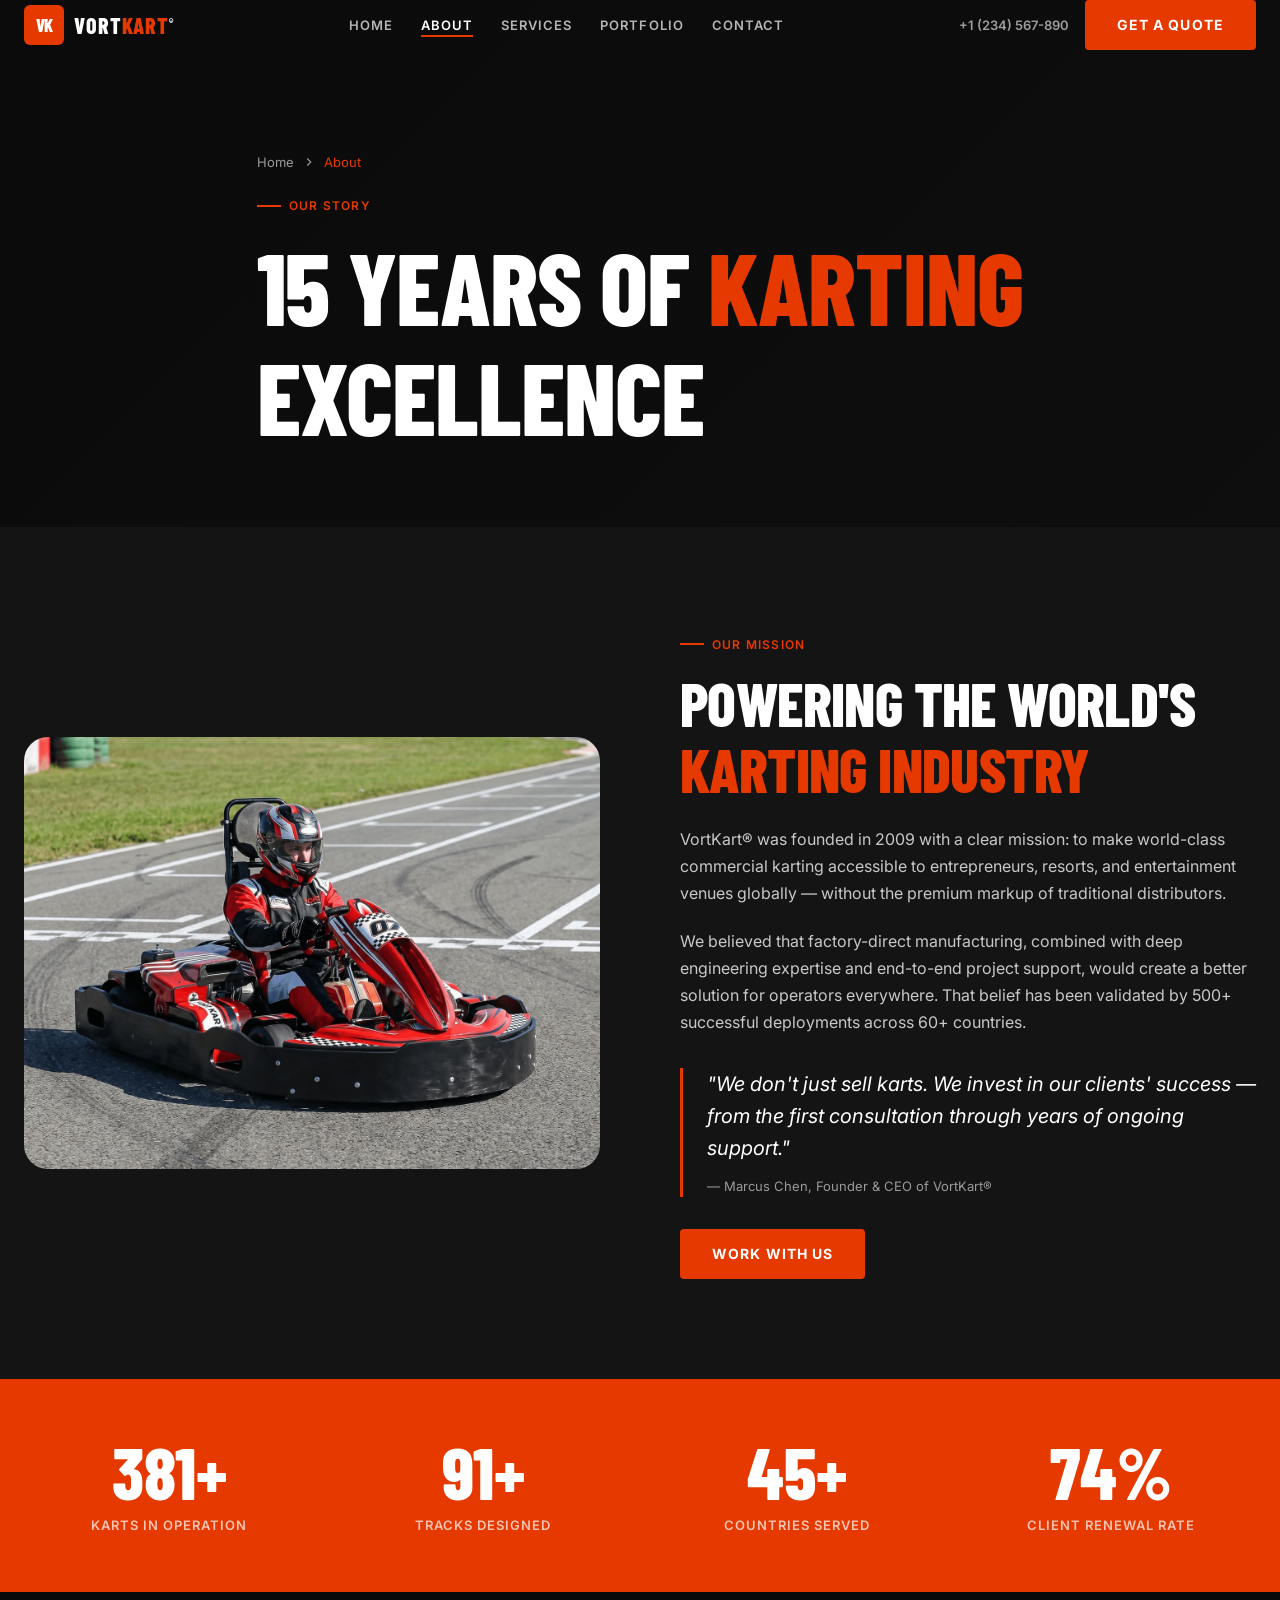
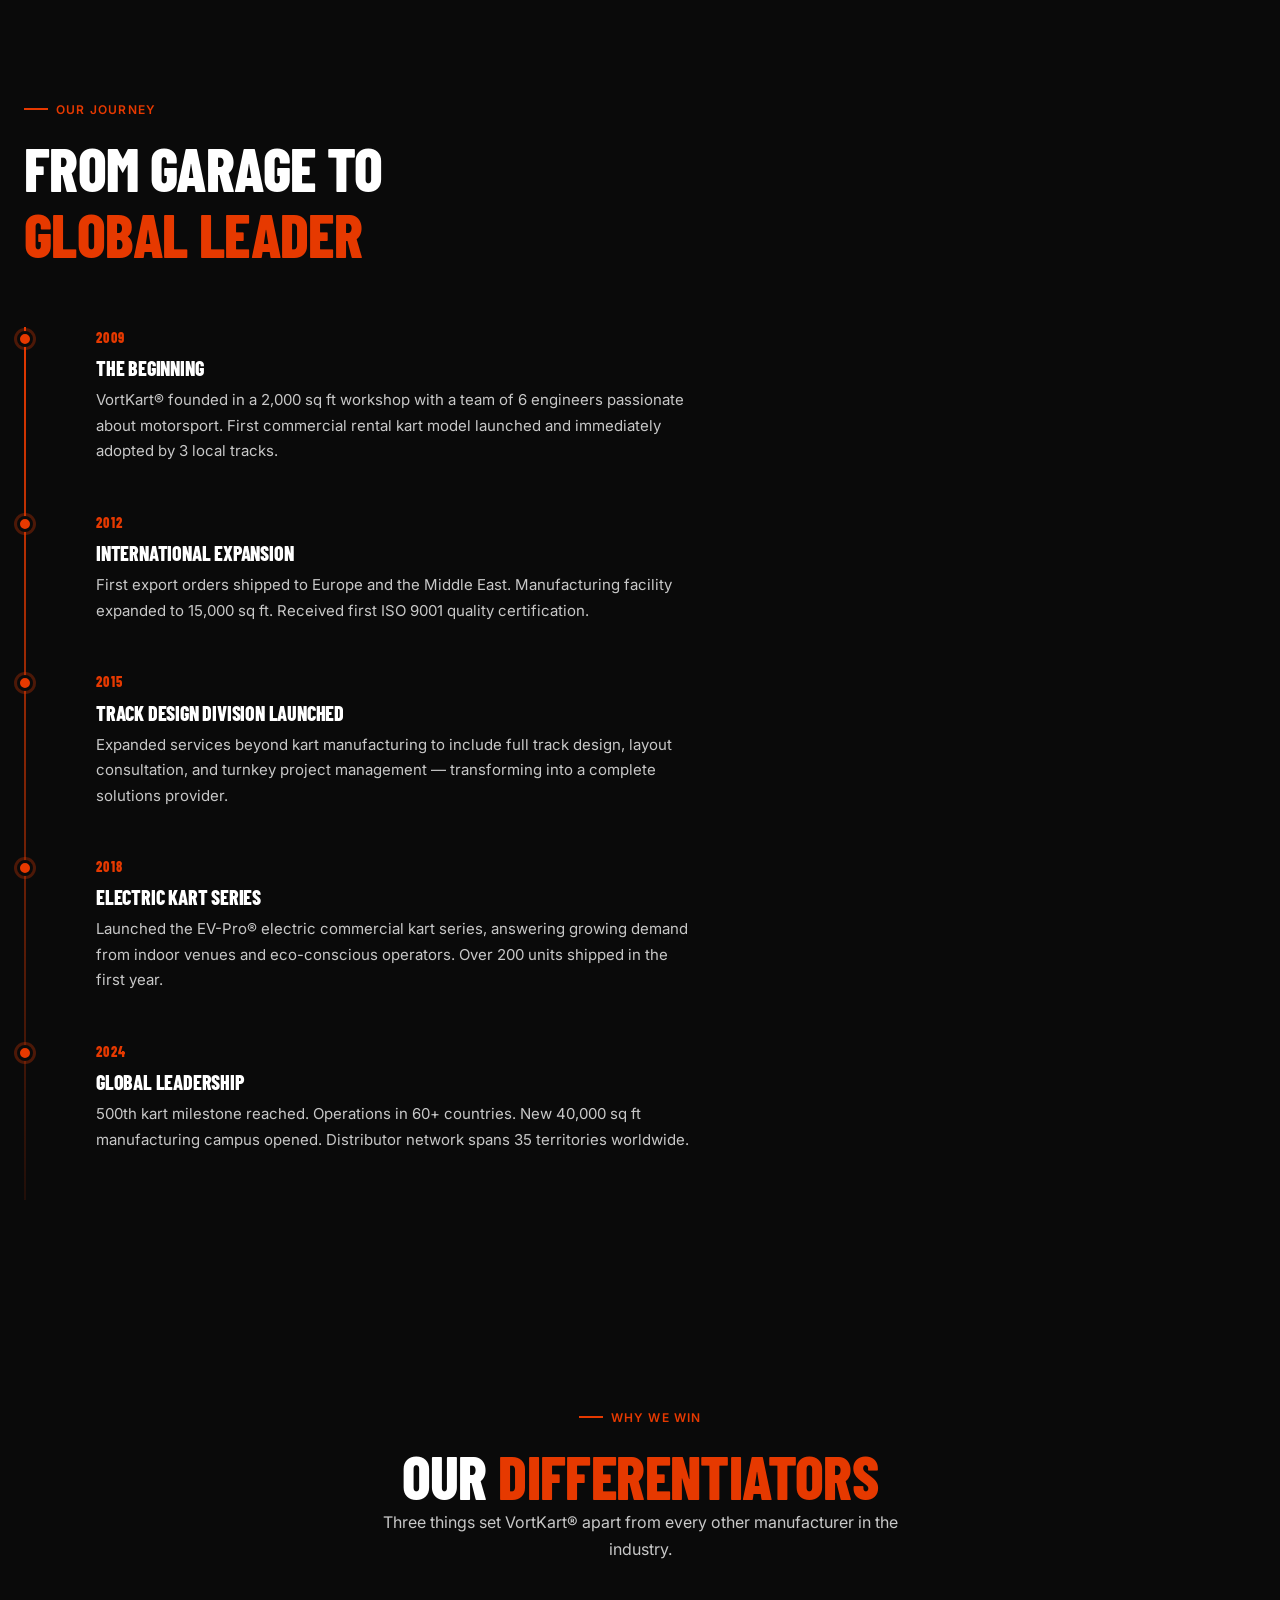
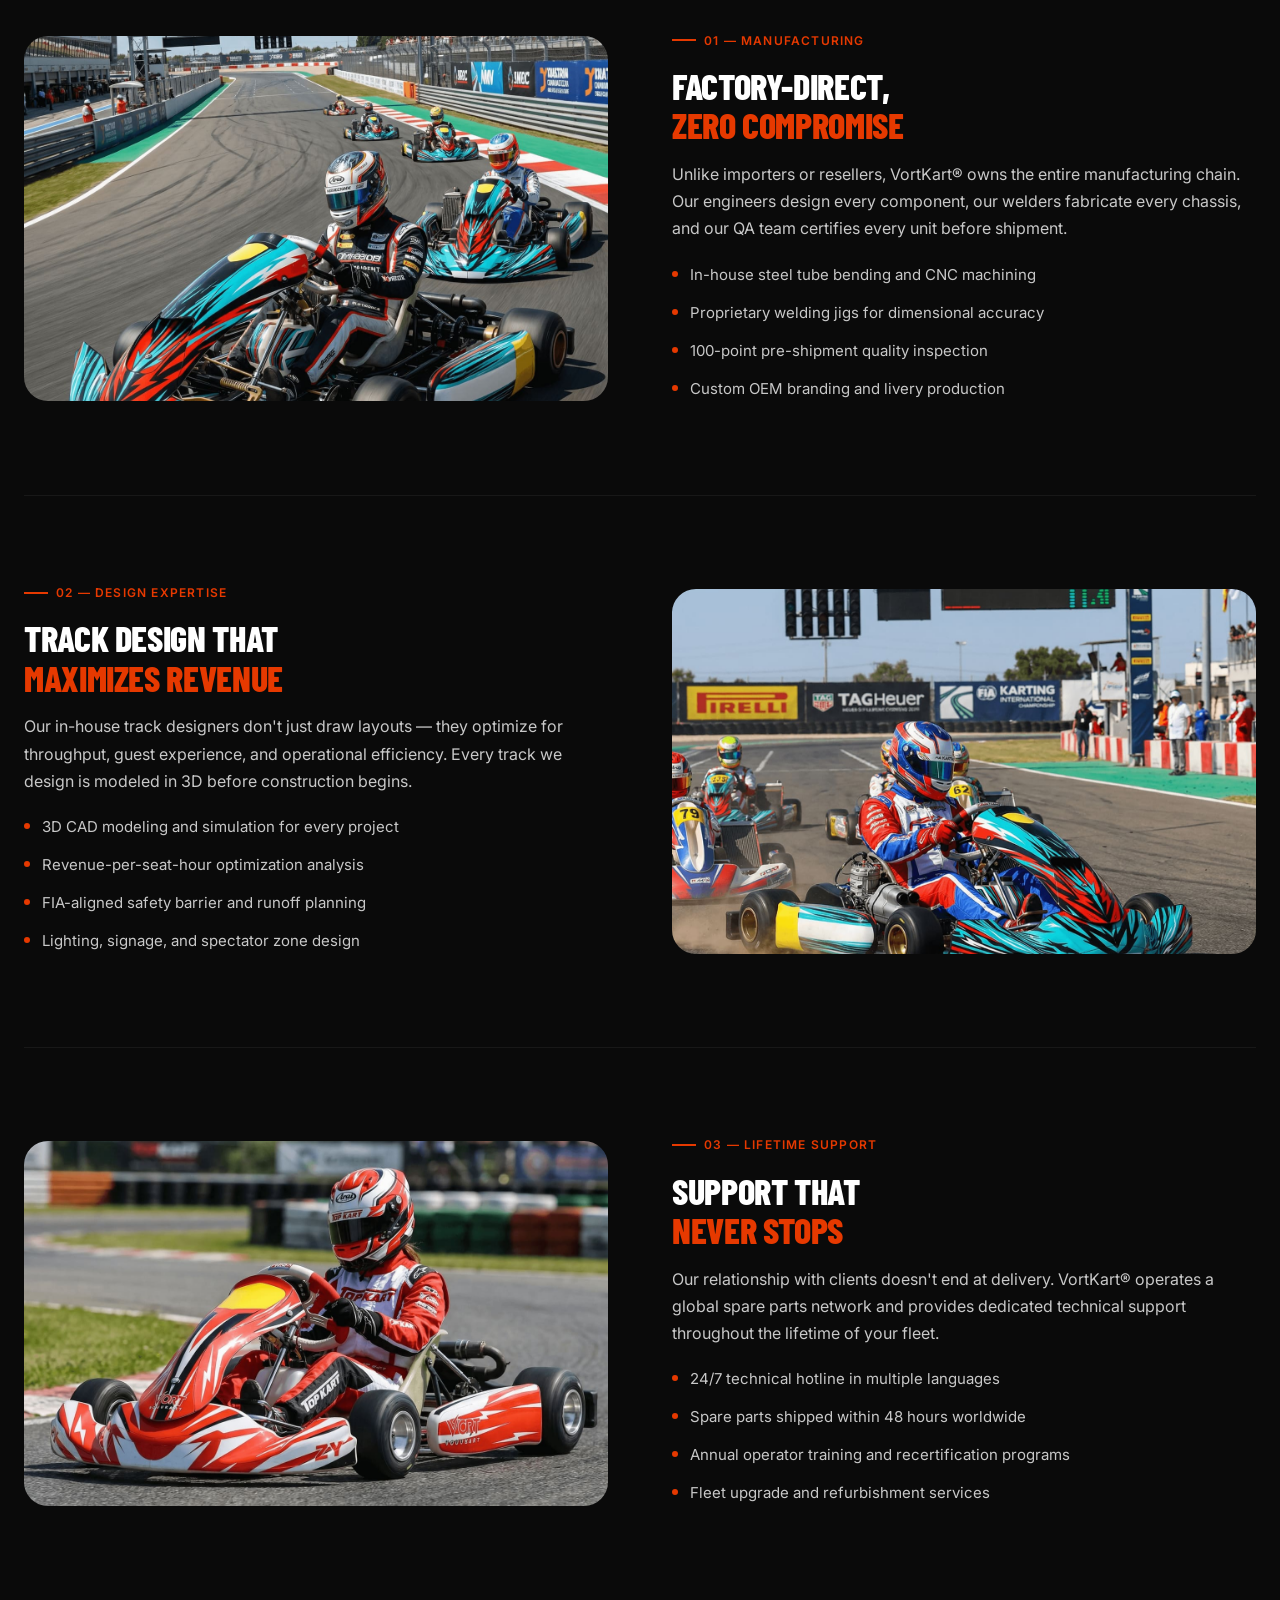
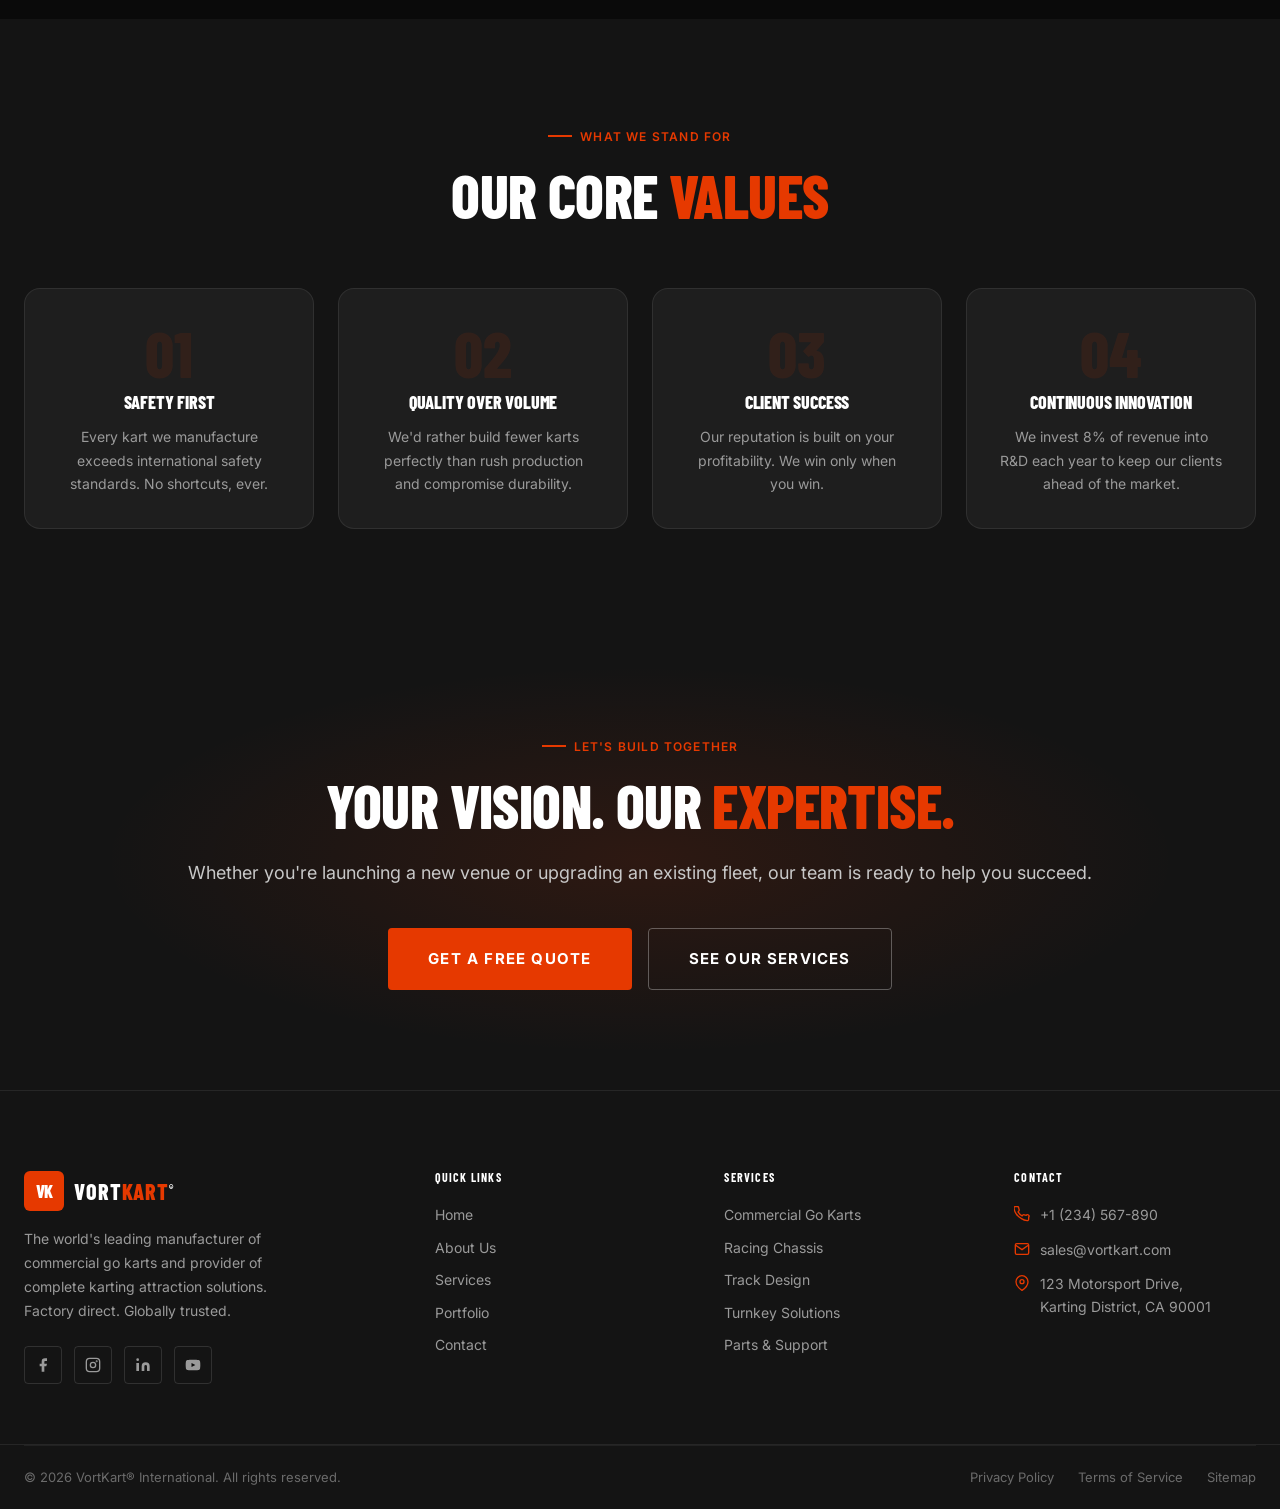
==== about.html @ 3bc6984a "VortKart website - initial deployment" ====
<!DOCTYPE html>
<html lang="en">
<head>
  <meta charset="UTF-8" />
  <meta name="viewport" content="width=device-width, initial-scale=1.0" />
  <title>About VortKart® | Our Story, Mission & Commercial Go Kart Expertise</title>
  <meta name="description" content="Learn about VortKart® — 15+ years manufacturing commercial go karts and designing karting tracks worldwide. Our mission, values, and competitive advantage." />
  <meta name="keywords" content="about VortKart, go kart manufacturer history, commercial karting company, go kart supplier background" />
  <link rel="stylesheet" href="styles.css" />
  <style>
    /* ---- ABOUT-SPECIFIC ---- */
    .mission-section { background: var(--dark-2); }
    .mission-grid { display: grid; grid-template-columns: 1fr 1fr; gap: 80px; align-items: center; }
    .mission-img { border-radius: var(--radius-xl); overflow: hidden; aspect-ratio: 4/3; }
    .mission-img img { width: 100%; height: 100%; object-fit: cover; }
    .mission-text h2 { margin-bottom: 24px; }
    .mission-text p { margin-bottom: 20px; }
    .mission-quote {
      border-left: 3px solid var(--primary); padding-left: 24px; margin: 32px 0;
    }
    .mission-quote blockquote {
      font-size: 20px; font-style: italic; color: var(--white); line-height: 1.6;
    }
    .mission-quote cite { font-size: 13px; color: var(--gray-3); font-style: normal; display: block; margin-top: 12px; }

    /* Timeline */
    .timeline-section { background: var(--dark); }
    .timeline { position: relative; padding-left: 32px; }
    .timeline::before {
      content: ''; position: absolute; left: 0; top: 0; bottom: 0;
      width: 2px; background: linear-gradient(to bottom, var(--primary), rgba(230,57,0,0.1));
    }
    .timeline-item { position: relative; padding: 0 0 48px 40px; }
    .timeline-dot {
      position: absolute; left: -39px; top: 4px;
      width: 16px; height: 16px; border-radius: 50%;
      background: var(--primary); border: 3px solid var(--dark);
      box-shadow: 0 0 0 3px rgba(230,57,0,0.3);
    }
    .timeline-year {
      font-family: var(--font-heading); font-size: 14px; font-weight: 800;
      color: var(--primary); letter-spacing: 0.1em; margin-bottom: 8px;
    }
    .timeline-item h4 { font-size: 20px; margin-bottom: 8px; }
    .timeline-item p { font-size: 15px; max-width: 600px; }

    /* Values */
    .values-section { background: var(--dark-2); }
    .value-card {
      background: var(--dark-3); border: 1px solid rgba(255,255,255,0.08);
      border-radius: var(--radius-lg); padding: 32px; text-align: center;
      transition: var(--transition);
    }
    .value-card:hover { border-color: rgba(230,57,0,0.3); transform: translateY(-4px); }
    .value-num {
      font-family: var(--font-heading); font-size: 64px; font-weight: 800;
      color: rgba(230,57,0,0.1); line-height: 1; margin-bottom: 8px;
    }
    .value-card h4 { font-size: 18px; margin-bottom: 12px; }
    .value-card p { font-size: 14px; color: var(--gray-3); }

    /* Differentiators */
    .diff-section { background: var(--dark); }
    .diff-row {
      display: grid; grid-template-columns: 1fr 1fr; gap: 64px; align-items: center;
      margin-bottom: 80px; padding-bottom: 80px;
      border-bottom: 1px solid rgba(255,255,255,0.06);
    }
    .diff-row.reverse { grid-template-columns: 1fr 1fr; }
    .diff-row:last-child { border-bottom: none; margin-bottom: 0; padding-bottom: 0; }
    .diff-row.reverse { }
    .diff-row.reverse .diff-img { order: 2; }
    .diff-row.reverse .diff-content { order: 1; }
    .diff-img { border-radius: var(--radius-xl); overflow: hidden; aspect-ratio: 16/10; }
    .diff-img img { width: 100%; height: 100%; object-fit: cover; }
    .diff-content { }
    .diff-content h3 { margin-bottom: 16px; }
    .diff-content p { margin-bottom: 16px; }
    .diff-list { margin-top: 20px; }
    .diff-list li {
      display: flex; gap: 12px; align-items: flex-start; margin-bottom: 14px;
    }
    .diff-list li::before {
      content: ''; width: 6px; height: 6px; border-radius: 50%;
      background: var(--primary); flex-shrink: 0; margin-top: 8px;
    }
    .diff-list li span { font-size: 15px; color: var(--gray-4); }

    /* Team section */
    .team-section { background: var(--dark-2); }
    .team-grid { display: grid; grid-template-columns: repeat(4, 1fr); gap: 24px; }
    .team-card {
      background: var(--dark-3); border-radius: var(--radius-lg); overflow: hidden;
      border: 1px solid rgba(255,255,255,0.06); transition: var(--transition);
    }
    .team-card:hover { border-color: rgba(230,57,0,0.3); transform: translateY(-4px); }
    .team-img { aspect-ratio: 3/4; overflow: hidden; }
    .team-img img { width: 100%; height: 100%; object-fit: cover; transition: transform 0.4s ease; }
    .team-card:hover .team-img img { transform: scale(1.04); }
    .team-info { padding: 20px; }
    .team-info h4 { font-size: 18px; margin-bottom: 4px; }
    .team-info .role { font-size: 13px; color: var(--primary); font-weight: 600; letter-spacing: 0.05em; }

    /* Responsive handled in global styles.css */
  </style>
</head>
<body>

<!-- NAVBAR -->
<nav id="navbar">
  <div class="container">
    <div class="nav-inner">
      <a href="index.html" class="nav-logo" aria-label="VortKart Home">
        <div class="nav-logo-icon">VK</div>
        <div class="nav-logo-text">Vort<span>Kart</span><sup style="font-size:10px;vertical-align:super;">®</sup></div>
      </a>
      <ul class="nav-links" role="navigation" aria-label="Main navigation">
        <li><a href="index.html">Home</a></li>
        <li><a href="about.html">About</a></li>
        <li><a href="services.html">Services</a></li>
        <li><a href="listings.html">Portfolio</a></li>
        <li><a href="contact.html">Contact</a></li>
      </ul>
      <div class="nav-cta">
        <a href="tel:+1234567890" class="nav-phone" aria-label="Call us">+1 (234) 567-890</a>
        <a href="contact.html" class="btn btn-primary">Get a Quote</a>
      </div>
      <button class="nav-toggle" id="navToggle" aria-label="Toggle menu" aria-expanded="false">
        <span></span><span></span><span></span>
      </button>
    </div>
  </div>
</nav>
<div class="mobile-nav" id="mobileNav" role="navigation" aria-label="Mobile navigation">
  <a href="index.html">Home</a>
  <a href="about.html">About</a>
  <a href="services.html">Services</a>
  <a href="listings.html">Portfolio</a>
  <a href="contact.html">Contact</a>
  <a href="contact.html" class="btn btn-primary">Get a Free Quote</a>
</div>

<!-- PAGE HERO -->
<section class="page-hero" aria-label="About page hero">
  <div class="page-hero-bg" style="background-image:url('https://images.unsplash.com/photo-1558618666-fcd25c85cd64?w=1600&q=80')" role="img" aria-label="Racing karts on professional circuit"></div>
  <div class="page-hero-overlay"></div>
  <div class="container">
    <div class="page-hero-content">
      <nav class="breadcrumb" aria-label="Breadcrumb">
        <a href="index.html">Home</a>
        <svg width="14" height="14" viewBox="0 0 24 24" fill="none" stroke="currentColor" stroke-width="2" aria-hidden="true"><polyline points="9 18 15 12 9 6"/></svg>
        <span>About</span>
      </nav>
      <div class="label">Our Story</div>
      <h1>15 Years of <span class="highlight">Karting</span><br>Excellence</h1>
    </div>
  </div>
</section>

<!-- MISSION -->
<section class="section mission-section" aria-labelledby="mission-heading">
  <div class="container">
    <div class="mission-grid">
      <div class="mission-img fade-in">
        <img src="images/ev-pro-48/4.jpg" alt="VortKart manufacturing team building commercial go karts" loading="lazy" />
      </div>
      <div class="mission-text fade-in delay-2">
        <div class="label">Our Mission</div>
        <h2 id="mission-heading">Powering the World's<br><span class="highlight">Karting Industry</span></h2>
        <p>VortKart® was founded in 2009 with a clear mission: to make world-class commercial karting accessible to entrepreneurs, resorts, and entertainment venues globally — without the premium markup of traditional distributors.</p>
        <p>We believed that factory-direct manufacturing, combined with deep engineering expertise and end-to-end project support, would create a better solution for operators everywhere. That belief has been validated by 500+ successful deployments across 60+ countries.</p>
        <div class="mission-quote">
          <blockquote>"We don't just sell karts. We invest in our clients' success — from the first consultation through years of ongoing support."</blockquote>
          <cite>— Marcus Chen, Founder & CEO of VortKart®</cite>
        </div>
        <a href="contact.html" class="btn btn-primary">Work With Us</a>
      </div>
    </div>
  </div>
</section>

<!-- STATS -->
<div class="stats-strip" aria-label="Company milestones">
  <div class="container">
    <div class="stats-grid">
      <div class="text-center fade-in">
        <div class="stat-num" data-count="500" data-suffix="+">500+</div>
        <div class="stat-label">Karts in Operation</div>
      </div>
      <div class="text-center fade-in delay-1">
        <div class="stat-num" data-count="120" data-suffix="+">120+</div>
        <div class="stat-label">Tracks Designed</div>
      </div>
      <div class="text-center fade-in delay-2">
        <div class="stat-num" data-count="60" data-suffix="+">60+</div>
        <div class="stat-label">Countries Served</div>
      </div>
      <div class="text-center fade-in delay-3">
        <div class="stat-num" data-count="98" data-suffix="%">98%</div>
        <div class="stat-label">Client Renewal Rate</div>
      </div>
    </div>
  </div>
</div>

<!-- TIMELINE -->
<section class="section timeline-section" aria-labelledby="timeline-heading">
  <div class="container">
    <div class="section-header fade-in" style="max-width:600px;">
      <div class="label">Our Journey</div>
      <h2 id="timeline-heading">From Garage to<br><span class="highlight">Global Leader</span></h2>
    </div>
    <div style="max-width: 720px;">
      <div class="timeline">
        <div class="timeline-item fade-in">
          <div class="timeline-dot"></div>
          <div class="timeline-year">2009</div>
          <h4>The Beginning</h4>
          <p>VortKart® founded in a 2,000 sq ft workshop with a team of 6 engineers passionate about motorsport. First commercial rental kart model launched and immediately adopted by 3 local tracks.</p>
        </div>
        <div class="timeline-item fade-in delay-1">
          <div class="timeline-dot"></div>
          <div class="timeline-year">2012</div>
          <h4>International Expansion</h4>
          <p>First export orders shipped to Europe and the Middle East. Manufacturing facility expanded to 15,000 sq ft. Received first ISO 9001 quality certification.</p>
        </div>
        <div class="timeline-item fade-in delay-2">
          <div class="timeline-dot"></div>
          <div class="timeline-year">2015</div>
          <h4>Track Design Division Launched</h4>
          <p>Expanded services beyond kart manufacturing to include full track design, layout consultation, and turnkey project management — transforming into a complete solutions provider.</p>
        </div>
        <div class="timeline-item fade-in delay-3">
          <div class="timeline-dot"></div>
          <div class="timeline-year">2018</div>
          <h4>Electric Kart Series</h4>
          <p>Launched the EV-Pro® electric commercial kart series, answering growing demand from indoor venues and eco-conscious operators. Over 200 units shipped in the first year.</p>
        </div>
        <div class="timeline-item fade-in delay-4">
          <div class="timeline-dot"></div>
          <div class="timeline-year">2024</div>
          <h4>Global Leadership</h4>
          <p>500th kart milestone reached. Operations in 60+ countries. New 40,000 sq ft manufacturing campus opened. Distributor network spans 35 territories worldwide.</p>
        </div>
      </div>
    </div>
  </div>
</section>

<!-- DIFFERENTIATORS -->
<section class="section diff-section" aria-labelledby="diff-heading">
  <div class="container">
    <div class="section-header center fade-in">
      <div class="label">Why We Win</div>
      <h2 id="diff-heading">Our <span class="highlight">Differentiators</span></h2>
      <p>Three things set VortKart® apart from every other manufacturer in the industry.</p>
    </div>
    <div>
      <div class="diff-row fade-in">
        <div class="diff-img">
          <img src="images/proframe-r32/5.jpg" alt="Advanced CNC machining and manufacturing process for go kart chassis" loading="lazy" />
        </div>
        <div class="diff-content">
          <div class="label">01 — Manufacturing</div>
          <h3>Factory-Direct,<br><span class="highlight">Zero Compromise</span></h3>
          <p>Unlike importers or resellers, VortKart® owns the entire manufacturing chain. Our engineers design every component, our welders fabricate every chassis, and our QA team certifies every unit before shipment.</p>
          <ul class="diff-list" aria-label="Manufacturing advantages">
            <li><span>In-house steel tube bending and CNC machining</span></li>
            <li><span>Proprietary welding jigs for dimensional accuracy</span></li>
            <li><span>100-point pre-shipment quality inspection</span></li>
            <li><span>Custom OEM branding and livery production</span></li>
          </ul>
        </div>
      </div>
      <div class="diff-row reverse fade-in">
        <div class="diff-img">
          <img src="images/proframe-r32/2.jpg" alt="Professional go kart track design blueprint and aerial view" loading="lazy" />
        </div>
        <div class="diff-content">
          <div class="label">02 — Design Expertise</div>
          <h3>Track Design That<br><span class="highlight">Maximizes Revenue</span></h3>
          <p>Our in-house track designers don't just draw layouts — they optimize for throughput, guest experience, and operational efficiency. Every track we design is modeled in 3D before construction begins.</p>
          <ul class="diff-list" aria-label="Design advantages">
            <li><span>3D CAD modeling and simulation for every project</span></li>
            <li><span>Revenue-per-seat-hour optimization analysis</span></li>
            <li><span>FIA-aligned safety barrier and runoff planning</span></li>
            <li><span>Lighting, signage, and spectator zone design</span></li>
          </ul>
        </div>
      </div>
      <div class="diff-row fade-in">
        <div class="diff-img">
          <img src="images/kids-racing/6.jpg" alt="Customer support team helping karting operators with technical assistance" loading="lazy" />
        </div>
        <div class="diff-content">
          <div class="label">03 — Lifetime Support</div>
          <h3>Support That<br><span class="highlight">Never Stops</span></h3>
          <p>Our relationship with clients doesn't end at delivery. VortKart® operates a global spare parts network and provides dedicated technical support throughout the lifetime of your fleet.</p>
          <ul class="diff-list" aria-label="Support advantages">
            <li><span>24/7 technical hotline in multiple languages</span></li>
            <li><span>Spare parts shipped within 48 hours worldwide</span></li>
            <li><span>Annual operator training and recertification programs</span></li>
            <li><span>Fleet upgrade and refurbishment services</span></li>
          </ul>
        </div>
      </div>
    </div>
  </div>
</section>

<!-- VALUES -->
<section class="section values-section" aria-labelledby="values-heading">
  <div class="container">
    <div class="section-header center fade-in">
      <div class="label">What We Stand For</div>
      <h2 id="values-heading">Our Core <span class="highlight">Values</span></h2>
    </div>
    <div class="grid-4">
      <div class="value-card fade-in delay-1">
        <div class="value-num">01</div>
        <h4>Safety First</h4>
        <p>Every kart we manufacture exceeds international safety standards. No shortcuts, ever.</p>
      </div>
      <div class="value-card fade-in delay-2">
        <div class="value-num">02</div>
        <h4>Quality Over Volume</h4>
        <p>We'd rather build fewer karts perfectly than rush production and compromise durability.</p>
      </div>
      <div class="value-card fade-in delay-3">
        <div class="value-num">03</div>
        <h4>Client Success</h4>
        <p>Our reputation is built on your profitability. We win only when you win.</p>
      </div>
      <div class="value-card fade-in delay-4">
        <div class="value-num">04</div>
        <h4>Continuous Innovation</h4>
        <p>We invest 8% of revenue into R&D each year to keep our clients ahead of the market.</p>
      </div>
    </div>
  </div>
</section>

<!-- CTA -->
<section class="cta-section" aria-labelledby="about-cta-heading">
  <div class="container">
    <div class="fade-in">
      <div class="label" style="justify-content:center;">Let's Build Together</div>
      <h2 id="about-cta-heading">Your Vision. Our <span class="highlight">Expertise.</span></h2>
      <p>Whether you're launching a new venue or upgrading an existing fleet, our team is ready to help you succeed.</p>
      <div class="cta-buttons">
        <a href="contact.html" class="btn btn-primary btn-lg">Get a Free Quote</a>
        <a href="services.html" class="btn btn-outline btn-lg">See Our Services</a>
      </div>
    </div>
  </div>
</section>

<!-- FOOTER -->
<footer>
  <div class="container">
    <div class="footer-top">
      <div class="footer-brand">
        <a href="index.html" class="nav-logo" aria-label="VortKart Home">
          <div class="nav-logo-icon">VK</div>
          <div class="nav-logo-text">Vort<span>Kart</span><sup style="font-size:10px;vertical-align:super;">®</sup></div>
        </a>
        <p>The world's leading manufacturer of commercial go karts and provider of complete karting attraction solutions. Factory direct. Globally trusted.</p>
        <div class="footer-social" aria-label="Social media links">
          <a href="#" class="social-icon" aria-label="Facebook"><svg viewBox="0 0 24 24" fill="currentColor" aria-hidden="true"><path d="M18 2h-3a5 5 0 00-5 5v3H7v4h3v8h4v-8h3l1-4h-4V7a1 1 0 011-1h3z"/></svg></a>
          <a href="#" class="social-icon" aria-label="Instagram"><svg viewBox="0 0 24 24" fill="none" stroke="currentColor" stroke-width="2" aria-hidden="true"><rect x="2" y="2" width="20" height="20" rx="5"/><circle cx="12" cy="12" r="4"/><circle cx="17.5" cy="6.5" r="0.5" fill="currentColor"/></svg></a>
          <a href="#" class="social-icon" aria-label="LinkedIn"><svg viewBox="0 0 24 24" fill="currentColor" aria-hidden="true"><path d="M16 8a6 6 0 016 6v7h-4v-7a2 2 0 00-2-2 2 2 0 00-2 2v7h-4v-7a6 6 0 016-6zM2 9h4v12H2z"/><circle cx="4" cy="4" r="2"/></svg></a>
          <a href="#" class="social-icon" aria-label="YouTube"><svg viewBox="0 0 24 24" fill="currentColor" aria-hidden="true"><path d="M22.54 6.42a2.78 2.78 0 00-1.94-1.95C18.88 4 12 4 12 4s-6.88 0-8.6.47a2.78 2.78 0 00-1.94 1.95A29 29 0 001 12a29 29 0 00.46 5.58A2.78 2.78 0 003.4 19.53C5.12 20 12 20 12 20s6.88 0 8.6-.47a2.78 2.78 0 001.94-1.95A29 29 0 0023 12a29 29 0 00-.46-5.58z"/><polygon points="9.75 15.02 15.5 12 9.75 8.98 9.75 15.02" fill="#0a0a0a"/></svg></a>
        </div>
      </div>
      <div class="footer-col">
        <h5>Quick Links</h5>
        <a href="index.html">Home</a>
        <a href="about.html">About Us</a>
        <a href="services.html">Services</a>
        <a href="listings.html">Portfolio</a>
        <a href="contact.html">Contact</a>
      </div>
      <div class="footer-col">
        <h5>Services</h5>
        <a href="services.html#commercial">Commercial Go Karts</a>
        <a href="services.html#racing">Racing Chassis</a>
        <a href="services.html#track">Track Design</a>
        <a href="services.html#turnkey">Turnkey Solutions</a>
        <a href="contact.html">Parts & Support</a>
      </div>
      <div class="footer-col">
        <h5>Contact</h5>
        <div class="footer-contact-item">
          <svg viewBox="0 0 24 24" fill="none" stroke="currentColor" stroke-width="2" aria-hidden="true"><path d="M22 16.92v3a2 2 0 01-2.18 2 19.79 19.79 0 01-8.63-3.07A19.5 19.5 0 013.07 11.5 19.79 19.79 0 010 2.94 2 2 0 012 .76h3a2 2 0 012 1.72c.127.96.361 1.903.7 2.81a2 2 0 01-.45 2.11L6.09 8.91a16 16 0 006 6l1.27-1.27a2 2 0 012.11-.45c.907.339 1.85.573 2.81.7A2 2 0 0122 16.92z"/></svg>
          <span>+1 (234) 567-890</span>
        </div>
        <div class="footer-contact-item">
          <svg viewBox="0 0 24 24" fill="none" stroke="currentColor" stroke-width="2" aria-hidden="true"><path d="M4 4h16c1.1 0 2 .9 2 2v12c0 1.1-.9 2-2 2H4c-1.1 0-2-.9-2-2V6c0-1.1.9-2 2-2z"/><polyline points="22,6 12,13 2,6"/></svg>
          <span>sales@vortkart.com</span>
        </div>
        <div class="footer-contact-item">
          <svg viewBox="0 0 24 24" fill="none" stroke="currentColor" stroke-width="2" aria-hidden="true"><path d="M21 10c0 7-9 13-9 13s-9-6-9-13a9 9 0 0118 0z"/><circle cx="12" cy="10" r="3"/></svg>
          <span>123 Motorsport Drive,<br>Karting District, CA 90001</span>
        </div>
      </div>
    </div>
  </div>
  <div class="divider"></div>
  <div class="container">
    <div class="footer-bottom">
      <p>&copy; 2026 VortKart® International. All rights reserved.</p>
      <div class="footer-bottom-links">
        <a href="#">Privacy Policy</a>
        <a href="#">Terms of Service</a>
        <a href="#">Sitemap</a>
      </div>
    </div>
  </div>
</footer>

<script src="main.js"></script>
</body>
</html>
---- styles.css ----
/* ===========================
   VortKart® Global Stylesheet
   =========================== */

/* Google Fonts */
@import url('https://fonts.googleapis.com/css2?family=Inter:wght@300;400;500;600;700;800;900&family=Barlow+Condensed:wght@600;700;800&display=swap');

/* ---- CSS Variables ---- */
:root {
  --primary: #E63900;
  --primary-dark: #B82D00;
  --primary-light: #FF5A2B;
  --accent: #FFB800;
  --dark: #0A0A0A;
  --dark-2: #141414;
  --dark-3: #1E1E1E;
  --dark-4: #2A2A2A;
  --gray-1: #3D3D3D;
  --gray-2: #6B6B6B;
  --gray-3: #9A9A9A;
  --gray-4: #C8C8C8;
  --gray-5: #E8E8E8;
  --white: #FFFFFF;
  --off-white: #F5F4F2;
  --font-body: 'Inter', sans-serif;
  --font-heading: 'Barlow Condensed', sans-serif;
  --nav-height: 72px;
  --section-pad: 100px;
  --max-width: 1280px;
  --radius-sm: 4px;
  --radius-md: 8px;
  --radius-lg: 16px;
  --radius-xl: 24px;
  --shadow-sm: 0 2px 8px rgba(0,0,0,0.12);
  --shadow-md: 0 8px 32px rgba(0,0,0,0.18);
  --shadow-lg: 0 24px 64px rgba(0,0,0,0.24);
  --transition: 0.3s cubic-bezier(0.4, 0, 0.2, 1);
}

/* ---- Reset ---- */
*, *::before, *::after { box-sizing: border-box; margin: 0; padding: 0; }
html { scroll-behavior: smooth; font-size: 16px; }
body {
  font-family: var(--font-body);
  background: var(--dark);
  color: var(--white);
  line-height: 1.6;
  overflow-x: hidden;
}
img { max-width: 100%; height: auto; display: block; }
a { text-decoration: none; color: inherit; }
ul { list-style: none; }
button { cursor: pointer; border: none; background: none; font-family: inherit; }
input, textarea, select { font-family: inherit; }

/* ---- Typography ---- */
h1, h2, h3, h4, h5 {
  font-family: var(--font-heading);
  line-height: 1.1;
  letter-spacing: -0.01em;
  font-weight: 800;
  text-transform: uppercase;
}
h1 { font-size: clamp(52px, 8vw, 100px); }
h2 { font-size: clamp(36px, 5vw, 60px); }
h3 { font-size: clamp(24px, 3vw, 36px); }
h4 { font-size: clamp(18px, 2.5vw, 24px); }
p { font-size: 16px; line-height: 1.7; color: var(--gray-4); }

/* ---- Layout ---- */
.container { max-width: var(--max-width); margin: 0 auto; padding: 0 24px; }
.section { padding: var(--section-pad) 0; }
.section-sm { padding: 60px 0; }

/* ---- Label ---- */
.label {
  display: inline-flex; align-items: center; gap: 8px;
  font-size: 12px; font-weight: 600; letter-spacing: 0.1em;
  text-transform: uppercase; color: var(--primary);
  margin-bottom: 16px;
}
.label::before {
  content: ''; display: block; width: 24px; height: 2px;
  background: var(--primary);
}

/* ---- Buttons ---- */
.btn {
  display: inline-flex; align-items: center; gap: 10px;
  padding: 14px 32px; border-radius: var(--radius-sm);
  font-size: 14px; font-weight: 700; letter-spacing: 0.08em;
  text-transform: uppercase; transition: var(--transition);
  position: relative; overflow: hidden;
}
.btn-primary {
  background: var(--primary); color: var(--white);
}
.btn-primary:hover { background: var(--primary-dark); transform: translateY(-2px); box-shadow: 0 8px 24px rgba(230,57,0,0.4); }
.btn-outline {
  background: transparent; color: var(--white);
  border: 1.5px solid rgba(255,255,255,0.3);
}
.btn-outline:hover { border-color: var(--white); background: rgba(255,255,255,0.05); transform: translateY(-2px); }
.btn-white { background: var(--white); color: var(--dark); }
.btn-white:hover { background: var(--off-white); transform: translateY(-2px); box-shadow: 0 8px 24px rgba(255,255,255,0.15); }
.btn-lg { padding: 18px 40px; font-size: 15px; }
.btn svg { width: 18px; height: 18px; flex-shrink: 0; }

/* ---- Cards ---- */
.card {
  background: var(--dark-3); border: 1px solid rgba(255,255,255,0.08);
  border-radius: var(--radius-lg); overflow: hidden;
  transition: var(--transition);
}
.card:hover { border-color: rgba(230,57,0,0.4); transform: translateY(-4px); box-shadow: var(--shadow-md); }

/* ---- Section Headings ---- */
.section-header { margin-bottom: 60px; }
.section-header.center { text-align: center; }
.section-header .section-title { color: var(--white); margin-bottom: 16px; }
.section-header p { max-width: 560px; }
.section-header.center p { margin: 0 auto; }

/* ---- Divider ---- */
.divider { height: 1px; background: rgba(255,255,255,0.08); margin: 0; }

/* ---- Highlight ---- */
.highlight { color: var(--primary); }
.highlight-accent { color: var(--accent); }

/* ---- Focus visible (accessibility) ---- */
:focus-visible {
  outline: 2px solid var(--primary);
  outline-offset: 3px;
}

/* ========================
   NAVIGATION
   ======================== */
#navbar {
  position: fixed; top: 0; left: 0; right: 0; z-index: 1000;
  height: var(--nav-height);
  background: rgba(10,10,10,0.0);
  transition: background 0.4s ease, box-shadow 0.4s ease;
  backdrop-filter: blur(0px);
}
#navbar.scrolled {
  background: rgba(10,10,10,0.95);
  backdrop-filter: blur(20px);
  box-shadow: 0 1px 0 rgba(255,255,255,0.08);
}
.nav-inner {
  display: flex; align-items: center; justify-content: space-between;
  height: 100%;
  min-width: 0;
}
.nav-logo { flex-shrink: 0; }
.nav-links { flex-shrink: 1; min-width: 0; }
.nav-cta { display: flex; align-items: center; gap: 16px; flex-shrink: 0; }
.nav-logo {
  display: flex; align-items: center; gap: 10px;
}
.nav-logo-icon {
  width: 40px; height: 40px;
  background: var(--primary); border-radius: 6px;
  display: flex; align-items: center; justify-content: center;
  font-family: var(--font-heading); font-size: 18px; font-weight: 800;
  color: var(--white); letter-spacing: -1px;
}
.nav-logo-text {
  font-family: var(--font-heading); font-size: 22px; font-weight: 800;
  color: var(--white); text-transform: uppercase; letter-spacing: 0.04em;
}
.nav-logo-text span { color: var(--primary); }
.nav-links {
  display: flex; align-items: center; gap: 28px;
}
.nav-links a {
  font-size: 13px; font-weight: 600; letter-spacing: 0.08em;
  text-transform: uppercase; color: rgba(255,255,255,0.7);
  transition: color var(--transition);
  position: relative;
}
.nav-links a::after {
  content: ''; position: absolute; bottom: -4px; left: 0; right: 0;
  height: 2px; background: var(--primary); transform: scaleX(0);
  transition: transform var(--transition);
}
.nav-links a:hover, .nav-links a.active { color: var(--white); }
.nav-links a:hover::after, .nav-links a.active::after { transform: scaleX(1); }
.nav-cta { display: flex; align-items: center; gap: 16px; }
.nav-phone {
  font-size: 13px; font-weight: 600; color: rgba(255,255,255,0.6);
  transition: color var(--transition);
}
.nav-phone:hover { color: var(--white); }

/* Mobile nav */
.nav-toggle {
  display: none; flex-direction: column; gap: 5px;
  width: 32px; cursor: pointer; padding: 4px;
}
.nav-toggle span {
  display: block; height: 2px; background: var(--white);
  border-radius: 2px; transition: var(--transition);
}
.mobile-nav {
  display: none; position: fixed; top: var(--nav-height); left: 0; right: 0;
  background: var(--dark-2); border-top: 1px solid rgba(255,255,255,0.08);
  padding: 24px; z-index: 999;
}
.mobile-nav.open { display: block; }
.mobile-nav a {
  display: block; padding: 14px 0; border-bottom: 1px solid rgba(255,255,255,0.06);
  font-size: 14px; font-weight: 700; letter-spacing: 0.08em; text-transform: uppercase;
  color: rgba(255,255,255,0.8);
}
.mobile-nav a:last-child { border-bottom: none; }
.mobile-nav .btn { width: 100%; justify-content: center; margin-top: 16px; }

/* ========================
   FOOTER
   ======================== */
footer {
  background: var(--dark-2);
  border-top: 1px solid rgba(255,255,255,0.08);
}
.footer-top {
  padding: 80px 0 60px;
  display: grid;
  grid-template-columns: 1.5fr 1fr 1fr 1fr;
  gap: 48px;
}
.footer-brand p { font-size: 14px; color: var(--gray-3); margin-top: 16px; max-width: 280px; }
.footer-col h5 {
  font-size: 12px; font-weight: 700; letter-spacing: 0.1em;
  text-transform: uppercase; color: var(--white); margin-bottom: 20px;
}
.footer-col a {
  display: block; font-size: 14px; color: var(--gray-3);
  margin-bottom: 10px; transition: color var(--transition);
}
.footer-col a:hover { color: var(--white); }
.footer-contact-item {
  display: flex; gap: 10px; margin-bottom: 12px;
}
.footer-contact-item svg { width: 16px; height: 16px; flex-shrink: 0; color: var(--primary); margin-top: 2px; }
.footer-contact-item span { font-size: 14px; color: var(--gray-3); }
.footer-social { display: flex; gap: 12px; margin-top: 24px; }
.social-icon {
  width: 38px; height: 38px; border-radius: var(--radius-sm);
  border: 1px solid rgba(255,255,255,0.12);
  display: flex; align-items: center; justify-content: center;
  color: var(--gray-3); transition: var(--transition);
}
.social-icon:hover { background: var(--primary); border-color: var(--primary); color: var(--white); }
.social-icon svg { width: 16px; height: 16px; }
.footer-bottom {
  padding: 20px 0; border-top: 1px solid rgba(255,255,255,0.06);
  display: flex; justify-content: space-between; align-items: center;
  flex-wrap: wrap; gap: 12px;
}
.footer-bottom p { font-size: 13px; color: var(--gray-2); }
.footer-bottom-links { display: flex; gap: 24px; }
.footer-bottom-links a { font-size: 13px; color: var(--gray-2); transition: color var(--transition); }
.footer-bottom-links a:hover { color: var(--white); }

/* ========================
   HERO (shared)
   ======================== */
.page-hero {
  position: relative; min-height: 420px;
  display: flex; align-items: center;
  overflow: hidden; padding-top: var(--nav-height);
  background: var(--dark-2);
}
.page-hero-bg {
  position: absolute; inset: 0;
  background-size: cover; background-position: center;
  opacity: 0.25;
}
.page-hero-overlay {
  position: absolute; inset: 0;
  background: linear-gradient(135deg, rgba(10,10,10,0.95) 0%, rgba(10,10,10,0.6) 100%);
}
.page-hero-content { position: relative; z-index: 1; padding: 80px 0 60px; }
.page-hero h1 { margin-bottom: 16px; }
.page-hero .breadcrumb {
  display: flex; align-items: center; gap: 8px; margin-bottom: 16px;
  font-size: 13px; color: var(--gray-3);
}
.page-hero .breadcrumb a { color: var(--gray-3); transition: color var(--transition); }
.page-hero .breadcrumb a:hover { color: var(--white); }
.page-hero .breadcrumb span { color: var(--primary); }

/* ========================
   UTILITY CLASSES
   ======================== */
.text-center { text-align: center; }
.text-primary { color: var(--primary); }
.mt-8 { margin-top: 8px; }
.mt-16 { margin-top: 16px; }
.mt-24 { margin-top: 24px; }
.mt-32 { margin-top: 32px; }
.mb-8 { margin-bottom: 8px; }
.mb-16 { margin-bottom: 16px; }
.mb-24 { margin-bottom: 24px; }
.mb-32 { margin-bottom: 32px; }
.flex { display: flex; }
.flex-center { display: flex; align-items: center; justify-content: center; }
.gap-8 { gap: 8px; }
.gap-16 { gap: 16px; }
.gap-24 { gap: 24px; }
.grid-2 { display: grid; grid-template-columns: 1fr 1fr; gap: 32px; }
.grid-3 { display: grid; grid-template-columns: repeat(3, 1fr); gap: 32px; }
.grid-4 { display: grid; grid-template-columns: repeat(4, 1fr); gap: 24px; }

/* Fade In Animation */
.fade-in {
  opacity: 0; transform: translateY(24px);
  transition: opacity 0.6s ease, transform 0.6s ease;
}
.fade-in.visible { opacity: 1; transform: translateY(0); }
.fade-in.delay-1 { transition-delay: 0.1s; }
.fade-in.delay-2 { transition-delay: 0.2s; }
.fade-in.delay-3 { transition-delay: 0.3s; }
.fade-in.delay-4 { transition-delay: 0.4s; }

/* ========================
   TRUST BAR
   ======================== */
.trust-bar {
  background: var(--dark-2);
  border-top: 1px solid rgba(255,255,255,0.06);
  border-bottom: 1px solid rgba(255,255,255,0.06);
  padding: 20px 0;
}
.trust-bar-inner {
  display: flex; align-items: center; justify-content: center;
  flex-wrap: wrap; gap: 0;
}
.trust-item {
  display: flex; align-items: center; gap: 10px;
  padding: 8px 32px; border-right: 1px solid rgba(255,255,255,0.08);
}
.trust-item:last-child { border-right: none; }
.trust-item svg { width: 20px; height: 20px; color: var(--primary); flex-shrink: 0; }
.trust-item span { font-size: 13px; font-weight: 600; color: var(--gray-4); letter-spacing: 0.02em; }
.trust-item strong { color: var(--white); }

/* ========================
   STATS STRIP
   ======================== */
.stats-strip {
  background: var(--primary);
  padding: 56px 0;
}
.stats-grid {
  display: grid;
  grid-template-columns: repeat(4, 1fr);
  gap: 24px;
  text-align: center;
}
.stat-num {
  font-family: var(--font-heading);
  font-size: clamp(48px, 6vw, 72px);
  font-weight: 800;
  color: var(--white);
  line-height: 1;
}
.stat-label {
  font-size: 13px; font-weight: 600; letter-spacing: 0.08em;
  text-transform: uppercase; color: rgba(255,255,255,0.7);
  margin-top: 8px;
}

/* ========================
   CTA SECTION
   ======================== */
.cta-section {
  background: var(--dark-2);
  padding: 100px 0;
  text-align: center;
  position: relative;
  overflow: hidden;
}
.cta-section::before {
  content: '';
  position: absolute; inset: 0;
  background: radial-gradient(ellipse 60% 60% at 50% 50%, rgba(230,57,0,0.12) 0%, transparent 70%);
  pointer-events: none;
}
.cta-section h2 { margin-bottom: 20px; }
.cta-section p { margin-bottom: 40px; font-size: 18px; }
.cta-buttons { display: flex; gap: 16px; justify-content: center; flex-wrap: wrap; }

/* ========================
   FORMS (contact)
   ======================== */
.form-group { margin-bottom: 20px; }
.form-group label {
  display: block; font-size: 12px; font-weight: 700;
  letter-spacing: 0.08em; text-transform: uppercase;
  color: var(--gray-4); margin-bottom: 8px;
}
.form-control {
  width: 100%; padding: 14px 16px;
  background: var(--dark-3); border: 1px solid rgba(255,255,255,0.1);
  border-radius: var(--radius-md); color: var(--white);
  font-size: 15px; transition: border-color var(--transition);
}
.form-control:focus {
  outline: none; border-color: var(--primary);
  box-shadow: 0 0 0 3px rgba(230,57,0,0.15);
}
.form-control::placeholder { color: var(--gray-2); }
textarea.form-control { resize: vertical; min-height: 140px; }
select.form-control { appearance: none; }

/* ========================
   FAQ ACCORDION
   ======================== */
.faq-item {
  border-bottom: 1px solid rgba(255,255,255,0.08);
}
.faq-question {
  width: 100%; text-align: left; padding: 24px 0;
  display: flex; justify-content: space-between; align-items: center;
  font-size: 17px; font-weight: 600; color: var(--white);
  background: none; cursor: pointer; transition: color var(--transition);
}
.faq-question:hover { color: var(--primary); }
.faq-question svg { width: 20px; height: 20px; flex-shrink: 0; transition: transform var(--transition); }
.faq-item.open .faq-question { color: var(--primary); }
.faq-item.open .faq-question svg { transform: rotate(45deg); }
.faq-answer {
  max-height: 0; overflow: hidden; transition: max-height 0.4s ease, padding 0.3s ease;
}
.faq-answer-inner { padding-bottom: 24px; color: var(--gray-3); font-size: 15px; line-height: 1.8; }
.faq-item.open .faq-answer { max-height: 400px; }

/* ========================
   FILTER BAR
   ======================== */
.filter-bar {
  display: flex; gap: 8px; flex-wrap: wrap; margin-bottom: 40px;
}
.filter-btn {
  padding: 8px 20px; border-radius: 100px;
  font-size: 13px; font-weight: 600; letter-spacing: 0.05em;
  border: 1px solid rgba(255,255,255,0.12);
  color: var(--gray-4); background: transparent;
  transition: var(--transition); cursor: pointer;
}
.filter-btn:hover, .filter-btn.active {
  background: var(--primary); border-color: var(--primary); color: var(--white);
}

/* ========================
   PROCESS STEPS
   ======================== */
.process-steps {
  display: grid; grid-template-columns: repeat(4, 1fr); gap: 0;
  position: relative;
}
.process-steps::before {
  content: ''; position: absolute; top: 32px; left: 12.5%; right: 12.5%;
  height: 1px; background: rgba(255,255,255,0.12);
}
.process-step { text-align: center; padding: 0 16px; }
.step-num {
  width: 64px; height: 64px; border-radius: 50%;
  background: var(--dark-3); border: 2px solid rgba(230,57,0,0.4);
  display: flex; align-items: center; justify-content: center;
  margin: 0 auto 24px; position: relative; z-index: 1;
  font-family: var(--font-heading); font-size: 24px; font-weight: 800;
  color: var(--primary);
}
.process-step h4 { font-size: 18px; margin-bottom: 10px; color: var(--white); }
.process-step p { font-size: 14px; }

/* ========================
   TESTIMONIALS
   ======================== */
.testimonial-card {
  background: var(--dark-3); border: 1px solid rgba(255,255,255,0.08);
  border-radius: var(--radius-lg); padding: 36px; position: relative;
}
.testimonial-stars { color: var(--accent); font-size: 16px; margin-bottom: 16px; letter-spacing: 2px; }
.testimonial-card p { font-size: 16px; color: var(--gray-4); font-style: italic; line-height: 1.8; margin-bottom: 24px; }
.testimonial-author { display: flex; align-items: center; gap: 14px; }
.author-avatar {
  width: 46px; height: 46px; border-radius: 50%;
  background: var(--primary); display: flex; align-items: center; justify-content: center;
  font-family: var(--font-heading); font-size: 16px; font-weight: 800; color: var(--white);
  flex-shrink: 0;
}
.author-name { font-weight: 700; font-size: 14px; color: var(--white); }
.author-title { font-size: 12px; color: var(--gray-3); margin-top: 2px; }

/* ========================
   RESPONSIVE
   ======================== */

/* ---- Large desktop → Tablet landscape ---- */
@media (max-width: 1100px) {
  .nav-links { gap: 20px; }
  .nav-phone { display: none; }
}

/* ---- Tablet landscape (≤1024px) ---- */
@media (max-width: 1024px) {
  :root { --section-pad: 80px; }
  .footer-top { grid-template-columns: 1fr 1fr; gap: 40px; }
  .stats-grid { grid-template-columns: repeat(2, 1fr); }
  .process-steps { grid-template-columns: repeat(2, 1fr); gap: 40px; }
  .process-steps::before { display: none; }
  .grid-4 { grid-template-columns: repeat(2, 1fr); }
  .grid-3 { grid-template-columns: repeat(2, 1fr); }
  .section-header { margin-bottom: 40px; }
  .section-header p { max-width: 100%; }
  .page-hero { min-height: 340px; }
  .page-hero-content { padding: 60px 0 40px; }
  .cta-section { padding: 80px 0; }
  .cta-section p { font-size: 16px; }
  .stats-strip { padding: 48px 0; }
  .faq-grid { grid-template-columns: 1fr !important; gap: 48px; }
  .service-featured-body { padding: 36px !important; }
  .pricing-cards { grid-template-columns: 1fr !important; }
  .contact-grid { grid-template-columns: 1fr !important; gap: 48px !important; }
  .contact-info { position: static !important; }
  .form-panel { padding: 36px !important; }
  .mission-grid { grid-template-columns: 1fr !important; gap: 48px !important; }
  .diff-row { grid-template-columns: 1fr !important; gap: 32px !important; }
  .diff-row.reverse .diff-img { order: 1 !important; }
  .diff-row.reverse .diff-content { order: 2 !important; }
  .team-grid { grid-template-columns: repeat(2, 1fr) !important; }
  .portfolio-grid { grid-template-columns: repeat(2, 1fr) !important; }
  .portfolio-card.featured { grid-column: span 2; }
  .testimonials-grid { grid-template-columns: 1fr !important; }
  .about-preview-grid { grid-template-columns: 1fr !important; gap: 48px !important; }
  .about-img-accent { right: 8px !important; bottom: -16px !important; width: 46% !important; }
  .about-years-badge { left: 0 !important; }
  .product-detail-hero .container { grid-template-columns: 1fr !important; gap: 40px !important; }
  .pd-feature-grid { grid-template-columns: 1fr !important; gap: 0 !important; }
  .pd-gallery { grid-template-columns: repeat(2, 1fr) !important; }
  .service-featured { grid-template-columns: 1fr !important; }
  .service-featured-img { aspect-ratio: 16/9 !important; }
}

/* ---- Tablet portrait / Large phone (≤768px) ---- */
@media (max-width: 768px) {
  :root { --section-pad: 56px; --nav-height: 60px; }
  .container { padding: 0 20px; }
  .nav-links, .nav-cta .btn, .nav-phone { display: none; }
  .nav-toggle { display: flex; }
  .nav-logo-text { font-size: 18px; }
  .nav-logo-icon { width: 34px; height: 34px; font-size: 15px; }
  .grid-2, .grid-3, .grid-4 { grid-template-columns: 1fr; }
  .trust-bar-inner { flex-direction: column; gap: 8px; }
  .trust-item { border-right: none; border-bottom: 1px solid rgba(255,255,255,0.06); width: 100%; justify-content: center; padding: 8px 16px; }
  .trust-item:last-child { border-bottom: none; }
  .stats-grid { grid-template-columns: repeat(2, 1fr); gap: 32px; }
  .footer-top { grid-template-columns: 1fr; gap: 32px; }
  .footer-bottom { flex-direction: column; text-align: center; }
  .footer-bottom-links { justify-content: center; flex-wrap: wrap; }
  .process-steps { grid-template-columns: 1fr; gap: 32px; }
  .cta-buttons { flex-direction: column; align-items: stretch; }
  .cta-buttons .btn { width: 100%; justify-content: center; }
  .cta-section h2 { font-size: clamp(28px, 6vw, 40px); }
  .section-header { margin-bottom: 32px; }
  .section-header h2 { font-size: clamp(28px, 6vw, 42px); }
  .page-hero { min-height: 300px; }
  .page-hero-content { padding: 48px 0 32px; }
  .page-hero h1 { font-size: clamp(32px, 8vw, 48px); }
  .stats-strip { padding: 40px 0; }
  .stat-num { font-size: clamp(36px, 8vw, 52px); }
  .stat-label { font-size: 11px; }
  .btn { padding: 12px 24px; font-size: 13px; }
  .btn-lg { padding: 14px 28px; font-size: 14px; }
  .mobile-nav { padding: 20px; }
  .mobile-nav a { font-size: 15px; padding: 16px 0; }
  .mobile-nav .btn { margin-top: 12px; }
  .footer-top { padding: 56px 0 40px; }
  .footer-brand p { max-width: 100%; }
  .footer-social { gap: 10px; }
  .social-icon { width: 36px; height: 36px; }
  .faq-question { font-size: 15px; padding: 20px 0; }
  .faq-answer-inner { font-size: 14px; padding-bottom: 20px; }
  .filter-bar { gap: 6px; margin-bottom: 28px; overflow-x: auto; flex-wrap: nowrap; -webkit-overflow-scrolling: touch; padding-bottom: 4px; }
  .filter-btn { padding: 8px 16px; font-size: 12px; white-space: nowrap; }
  .testimonial-card { padding: 28px; }
  .advantage-card { padding: 28px; }
  .service-card-body { padding: 28px !important; }
  .product-info { padding: 22px !important; }
  .product-specs { gap: 6px; }
  .spec-item { padding: 8px 10px; }
  .spec-label { font-size: 9px; }
  .spec-value { font-size: 13px; }
  .product-actions { flex-direction: column !important; }
  .product-actions .btn { width: 100%; justify-content: center; }
  .portfolio-grid { grid-template-columns: 1fr !important; }
  .portfolio-card.featured { grid-column: span 1; }
  .portfolio-card.featured .portfolio-img { aspect-ratio: 16/9; }
  .portfolio-info { padding: 20px; }
  .portfolio-stats { gap: 16px; }
  .pricing-card { padding: 28px 20px !important; }
  .pricing-card .price { font-size: 40px !important; }
  .form-panel { padding: 24px 20px !important; }
  .form-row { grid-template-columns: 1fr !important; }
  .map-container { height: 300px; }
  .map-overlay-info { max-width: 200px; padding: 14px 16px; top: 16px; left: 16px; }
  .map-overlay-info h4 { font-size: 14px; }
  .map-overlay-info p { font-size: 11px; }
  .response-promise { padding: 16px 20px; }
  .response-promise p { font-size: 13px; }
  .contact-block-item { padding: 16px; }
  .hours-card { padding: 20px; }
  .hours-row { font-size: 13px; }
  .social-link-btn { padding: 10px 8px; font-size: 11px; }
  .social-links-row { gap: 8px; }
  .pd-section { padding: 48px 0 !important; }
  .pd-spec-grid { grid-template-columns: 1fr 1fr !important; gap: 12px; }
  .pd-spec-card { padding: 20px; }
  .pd-spec-value { font-size: 22px; }
  .pd-hero-actions { flex-direction: column; }
  .pd-hero-actions .btn { justify-content: center; }
  .pd-cta-bar { padding: 36px 0; }
  .pd-cta-bar h3 { font-size: 22px; }
  .pd-cta-buttons { flex-direction: column; align-items: stretch; }
  .pd-cta-buttons .btn { justify-content: center; }
  .pd-related-body { padding: 16px; }
  .pd-related-card { display: flex; flex-direction: column; }
  .pd-related-card img { display: block; flex-shrink: 0; }
  .pd-table th, .pd-table td { padding: 12px 16px; font-size: 13px; }
  .value-card { padding: 24px 20px; }
  .value-num { font-size: 48px; }
  .timeline { padding-left: 24px; }
  .timeline-item { padding-left: 32px; padding-bottom: 32px; }
  .timeline-dot { left: -31px; width: 14px; height: 14px; }
  .diff-row { margin-bottom: 48px; padding-bottom: 48px; }
  .team-grid { grid-template-columns: 1fr 1fr !important; gap: 16px; }
  .team-info { padding: 16px; }
  .about-img-stack { overflow: hidden; }
  .about-img-accent { position: relative; width: 50% !important; bottom: auto !important; right: auto !important; margin: -20% 0 0 auto; border-radius: var(--radius-lg); box-shadow: 0 8px 24px rgba(0,0,0,0.3), 0 0 0 3px var(--dark); }
  .about-years-badge { left: 8px !important; top: 16px !important; padding: 12px 16px; }
  .about-years-badge .num { font-size: 36px; }
  .about-years-badge .txt { font-size: 9px; }
}

/* ---- Small phone (≤480px) ---- */
@media (max-width: 480px) {
  :root { --section-pad: 44px; }
  .container { padding: 0 16px; }
  .btn-lg { padding: 14px 24px; font-size: 13px; }
  .stats-grid { grid-template-columns: 1fr 1fr; gap: 24px; }
  .stat-num { font-size: 32px; }
  .stat-label { font-size: 10px; }
  .pd-spec-grid { grid-template-columns: 1fr !important; }
  .pd-gallery { grid-template-columns: 1fr 1fr !important; }
  .team-grid { grid-template-columns: 1fr !important; }
  .nav-logo-text { font-size: 16px; }
  .nav-logo-icon { width: 32px; height: 32px; font-size: 14px; }
  .testimonial-card { padding: 20px; }
  .advantage-card { padding: 20px; }
  .advantage-card h3 { font-size: 18px; }
  .service-card-body { padding: 20px !important; }
  .product-info { padding: 18px !important; }
  .portfolio-info { padding: 16px; }
  .portfolio-stats { gap: 12px; }
  .portfolio-stat-item .num { font-size: 18px; }
  .pricing-card { padding: 24px 16px !important; }
  .form-panel { padding: 20px 16px !important; }
  .map-overlay-info { position: static; max-width: 100%; margin: 0; }
  .map-container { height: 250px; }
  .page-hero { min-height: 260px; }
  .page-hero-content { padding: 40px 0 24px; }
  .label { font-size: 11px; margin-bottom: 12px; }
  .footer-top { padding: 40px 0 32px; }
  .footer-brand p { font-size: 13px; }
  .footer-col a { font-size: 13px; }
  .footer-contact-item span { font-size: 13px; }
  .footer-bottom p { font-size: 12px; }
  .footer-bottom-links a { font-size: 12px; }
  .cta-section { padding: 56px 0; }
  .cta-section p { font-size: 14px; }
  .stats-strip { padding: 32px 0; }
  .response-promise { flex-direction: column; text-align: center; gap: 10px; padding: 16px; }
  .response-promise svg { margin: 0 auto; }
  .hours-card { padding: 16px; }
  .hours-row { font-size: 12px; }
  .social-link-btn { padding: 8px 6px; font-size: 10px; }
  .social-link-btn svg { width: 14px; height: 14px; }
  .pd-spec-card { padding: 16px; }
  .pd-spec-value { font-size: 20px; }
  .pd-table th, .pd-table td { padding: 10px 12px; font-size: 12px; }
  .value-num { font-size: 40px; }
  .timeline { padding-left: 16px; }
  .timeline-item { padding-left: 24px; padding-bottom: 24px; }
  .timeline-dot { left: -23px; width: 12px; height: 12px; }
  .timeline-item h4 { font-size: 17px; }
  .timeline-item p { font-size: 13px; }
  .diff-row { margin-bottom: 32px; padding-bottom: 32px; }
  .mission-quote blockquote { font-size: 17px; }
  .mission-quote { padding-left: 16px; }
  .faq-question { font-size: 14px; }
  .faq-answer-inner { font-size: 13px; }
  .about-years-badge { padding: 10px 14px; }
  .about-years-badge .num { font-size: 30px; }
  .about-years-badge .txt { font-size: 8px; }
  .hero-badge { font-size: 11px; padding: 5px 14px 5px 5px; }
  .hero-badge span { font-size: 10px; padding: 3px 8px; }
  .hero-meta-num { font-size: 28px; }
  .hero-meta-label { font-size: 10px; }
  .hero-sub { font-size: 15px; }
  .scroll-indicator { bottom: 16px; }
  .scroll-dot { width: 18px; height: 28px; }
  .filter-btn { padding: 7px 14px; font-size: 11px; }
  .service-featured-body { padding: 24px !important; }
  .product-badge { font-size: 9px; padding: 3px 10px; top: 12px; left: 12px; }
  .service-card-icon { width: 44px; height: 44px; }
  .service-card-icon svg { width: 22px; height: 22px; }
  .service-features li { font-size: 13px; }
  .service-card-link { font-size: 12px; }
  .pricing-tier { font-size: 11px; }
  .pricing-card h3 { font-size: 22px; }
  .pricing-card .price { font-size: 36px !important; }
  .pricing-features li { font-size: 13px; }
  .check-item p { font-size: 14px; }
  .check-icon { width: 20px; height: 20px; }
  .check-icon svg { width: 10px; height: 10px; }
  .author-avatar { width: 40px; height: 40px; font-size: 14px; }
  .author-name { font-size: 13px; }
  .author-title { font-size: 11px; }
  .step-num { width: 52px; height: 52px; font-size: 20px; }
  .process-step h4 { font-size: 16px; }
  .process-step p { font-size: 13px; }
  .pd-related-body h4 { font-size: 14.5px; }
  .pd-related-body p { font-size: 12px; }
  .pd-cta-bar h3 { font-size: 20px; }
  .pd-cta-bar p { font-size: 13px; }
}

/* ---- Hero specific responsive (index.html) ---- */
@media (max-width: 768px) {
  .hero { min-height: auto; padding-bottom: 40px; }
  .hero-content { padding: 40px 0 80px !important; max-width: 100% !important; }
  .hero-meta { gap: 28px !important; padding-top: 24px !important; }
  .hero-meta-num { font-size: 30px !important; }
  .hero-sub { max-width: 100% !important; font-size: 14px !important; }
  .hero-actions { margin-bottom: 40px !important; }
  .hero-actions .btn { flex: 1 1 auto; }
  .hero h1 { font-size: clamp(30px, 8vw, 44px) !important; }
  .scroll-indicator { bottom: 16px !important; }
}

@media (max-width: 480px) {
  .hero-content { padding: 32px 0 70px !important; }
  .hero-meta { gap: 20px !important; }
  .hero-meta-num { font-size: 24px !important; }
  .hero-meta-label { font-size: 9px !important; }
  .hero-badge { font-size: 10px !important; }
  .hero-actions { flex-direction: column; }
  .hero-actions .btn { width: 100%; justify-content: center; }
}

/* ---- Project detail page responsive ---- */
@media (max-width: 1024px) {
  .pr-overview-grid { grid-template-columns: 1fr !important; gap: 40px; }
  .pr-facts-card { position: static !important; }
  .pr-gallery { grid-template-columns: repeat(2, 1fr) !important; }
  .pr-scope-grid { grid-template-columns: 1fr 1fr !important; }
  .pr-hero-stats { gap: 24px; }
  .pr-hero-stat .num { font-size: 26px; }
}

@media (max-width: 768px) {
  .project-hero { min-height: auto !important; padding-bottom: 40px; }
  .pr-title { font-size: clamp(28px, 8vw, 40px) !important; }
  .pr-subtitle { font-size: 15px !important; }
  .pr-hero-stats { gap: 20px; }
  .pr-hero-stat .num { font-size: 22px; }
  .pr-hero-stat .lbl { font-size: 10px; }
  .pr-overview-text h3 { font-size: 22px; }
  .pr-overview-text p { font-size: 15px; }
  .pr-facts-card { padding: 24px; }
  .pr-scope-grid { grid-template-columns: 1fr !important; }
  .pr-gallery { grid-template-columns: 1fr 1fr !important; }
  .pr-testimonial { padding: 32px; }
  .pr-testimonial-text { font-size: 17px; }
  .pr-cta-bar { padding: 40px 0; }
  .pr-cta-bar h3 { font-size: 22px; }
  .pr-cta-buttons { flex-direction: column; align-items: stretch; }
  .pr-cta-buttons .btn { width: 100%; justify-content: center; }
  .pr-fleet-table th, .pr-fleet-table td { padding: 12px 16px; font-size: 13px; }
  .pr-timeline { padding-left: 32px; }
  .pr-timeline::before { left: 10px; }
  .pr-timeline-dot { left: -28px; }
}

@media (max-width: 480px) {
  .pr-hero-stats { gap: 16px; }
  .pr-hero-stat .num { font-size: 20px; }
  .pr-gallery { grid-template-columns: 1fr !important; }
  .pr-testimonial { padding: 24px; }
  .pr-testimonial-text { font-size: 15px; }
  .pr-facts-card { padding: 20px; }
  .pr-fact-label { font-size: 12px; }
  .pr-fact-value { font-size: 13px; }
  .pr-scope-card { padding: 20px; }
}
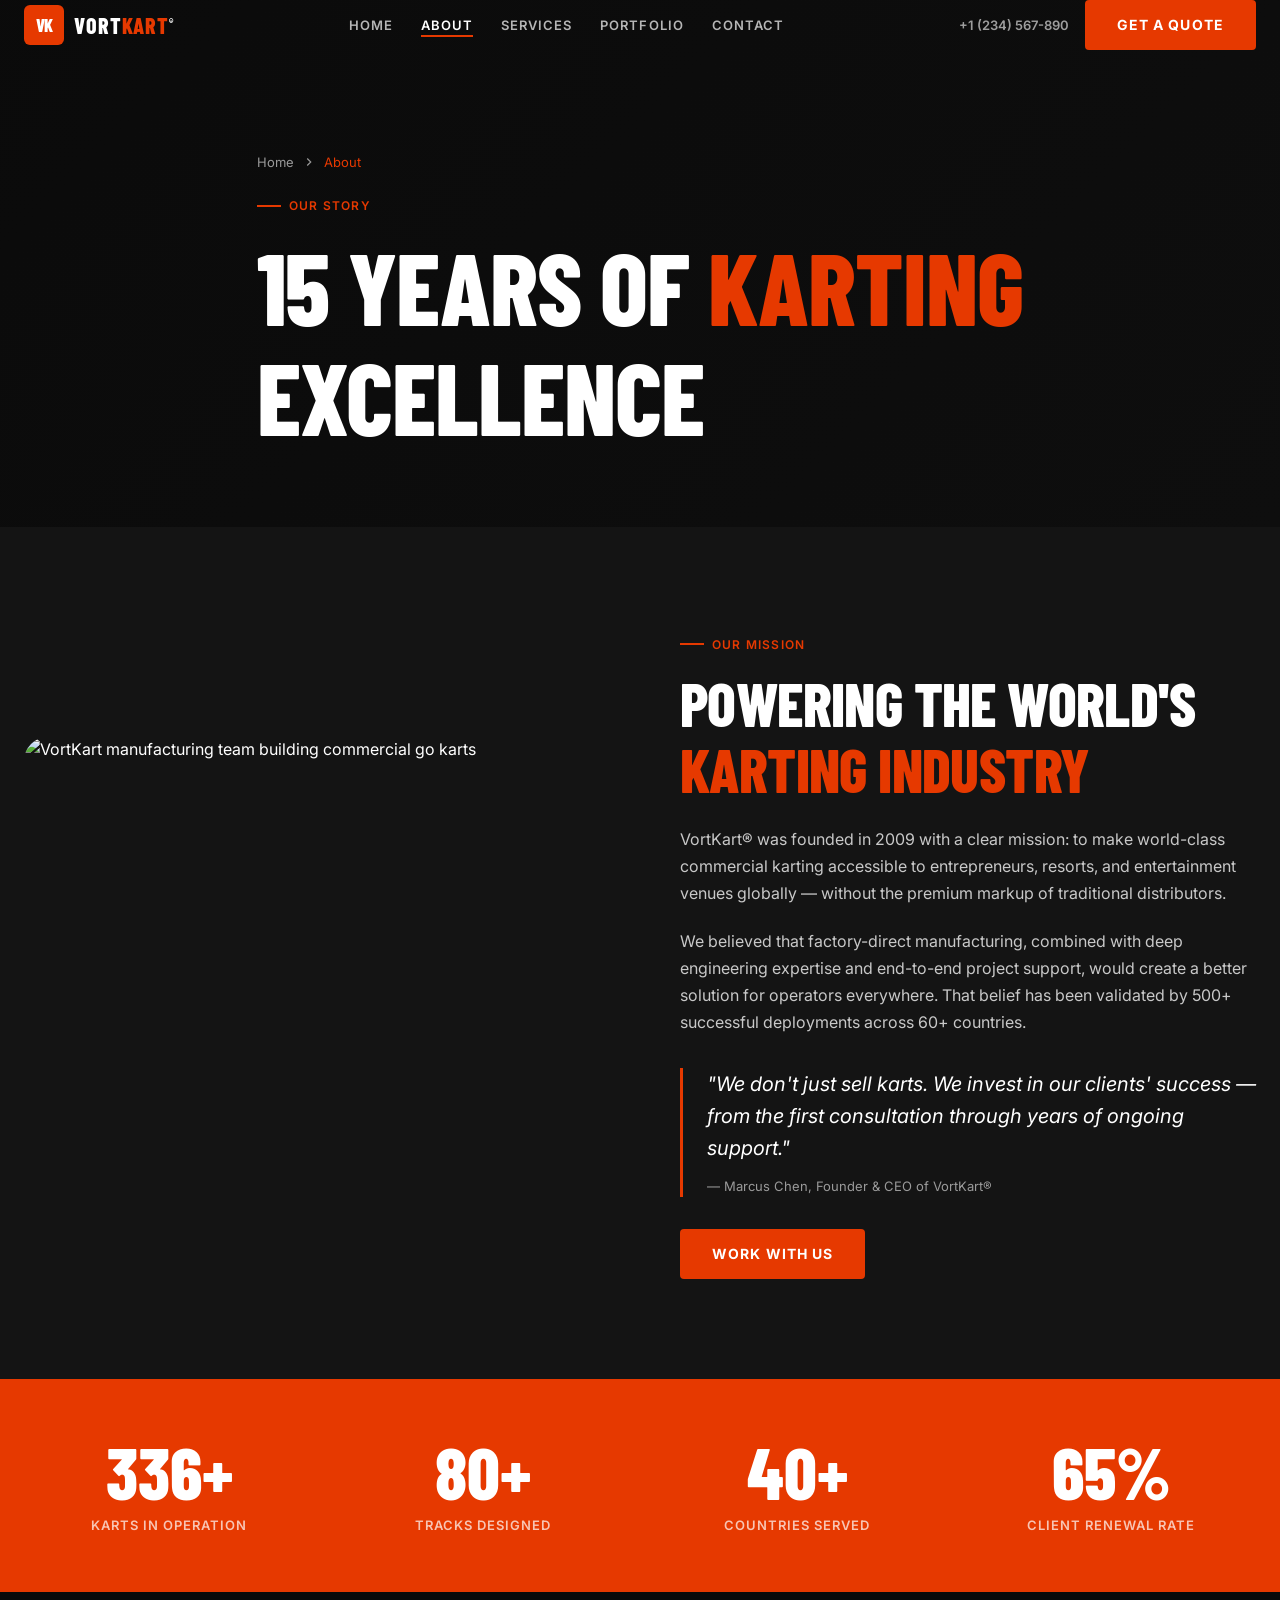
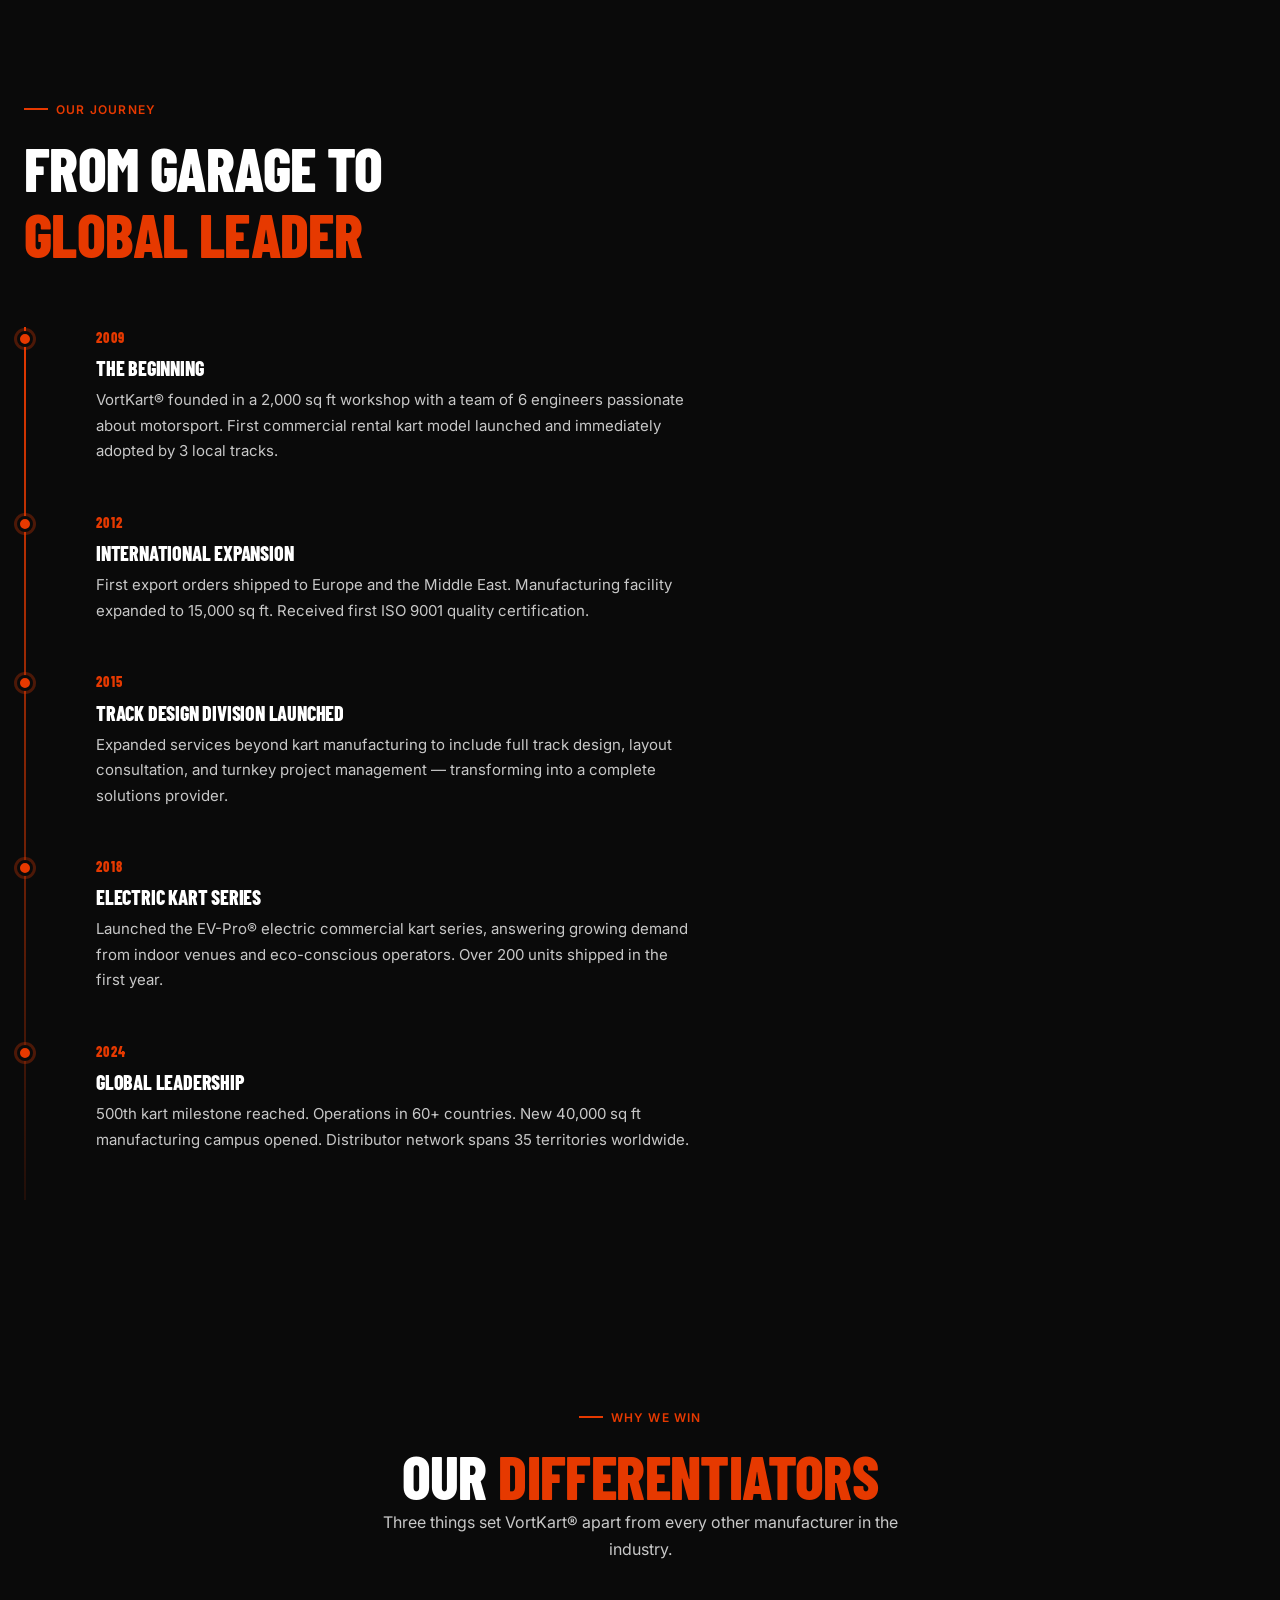
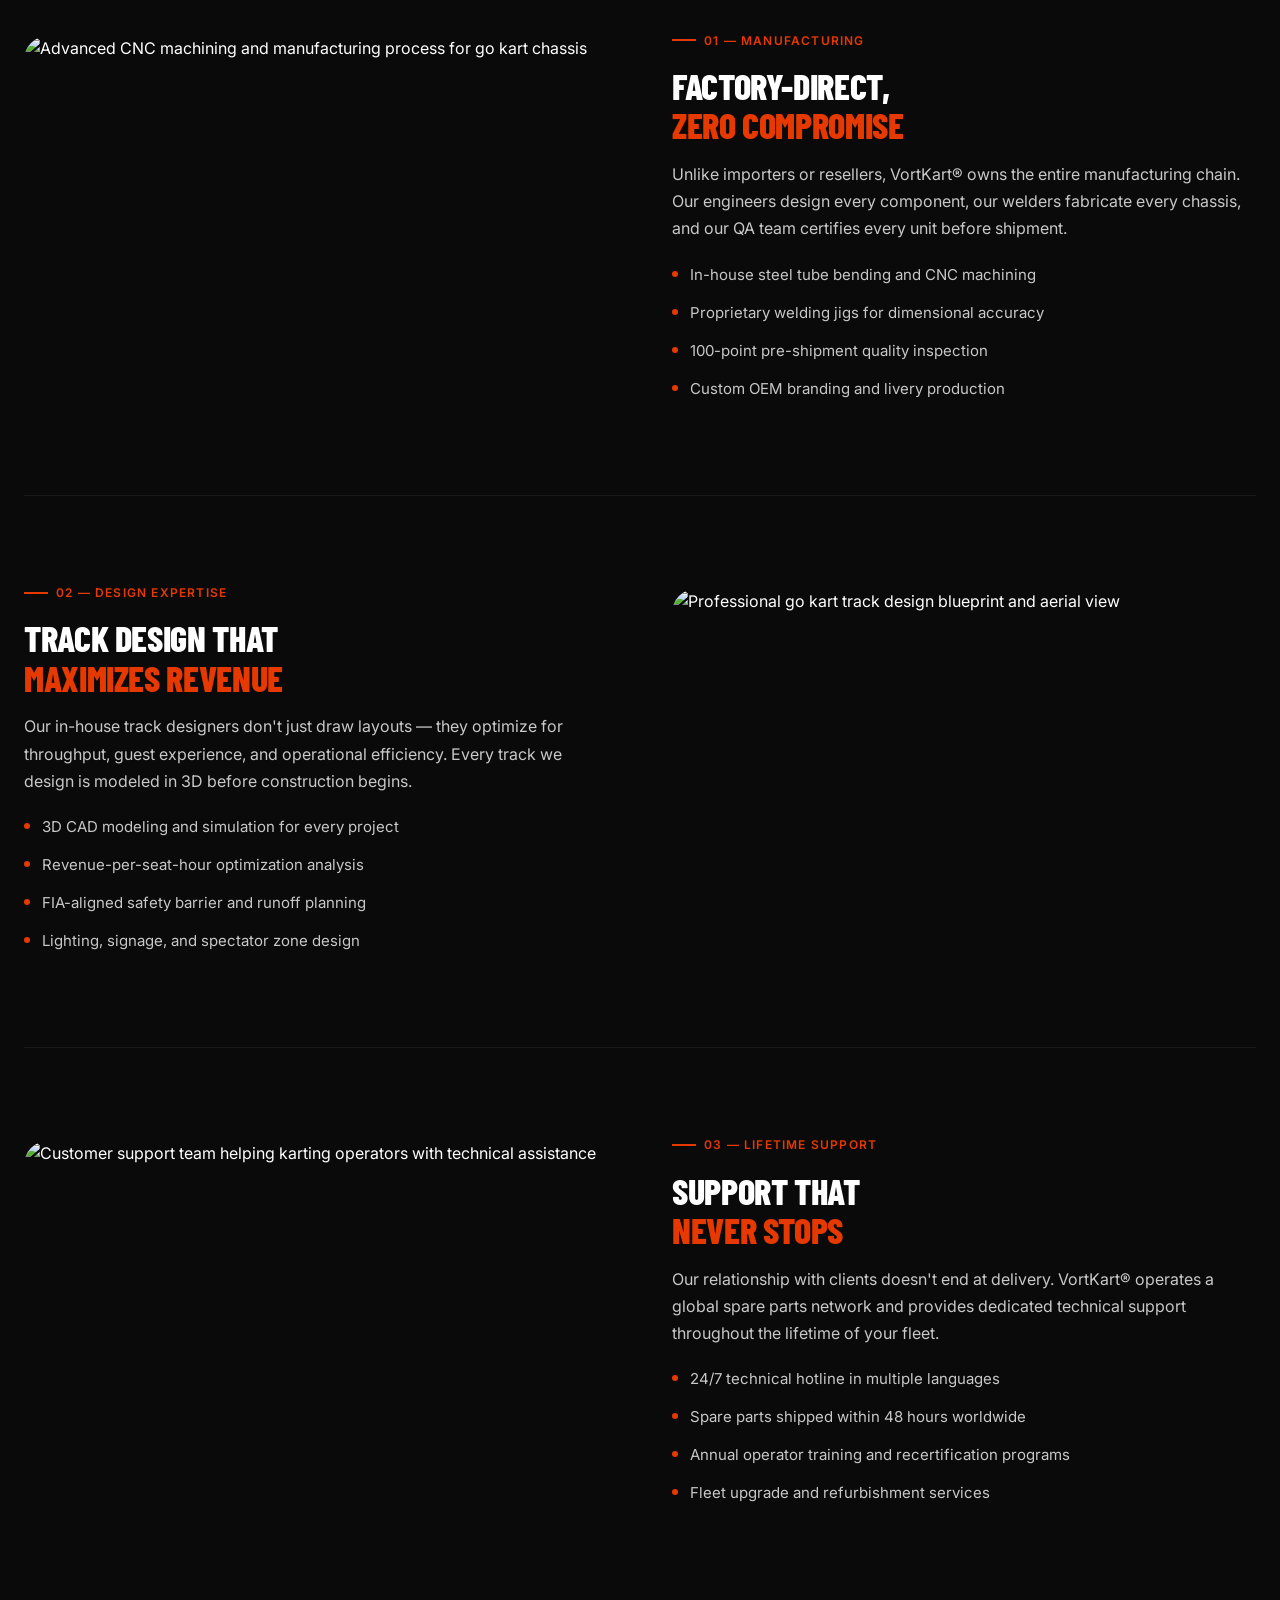
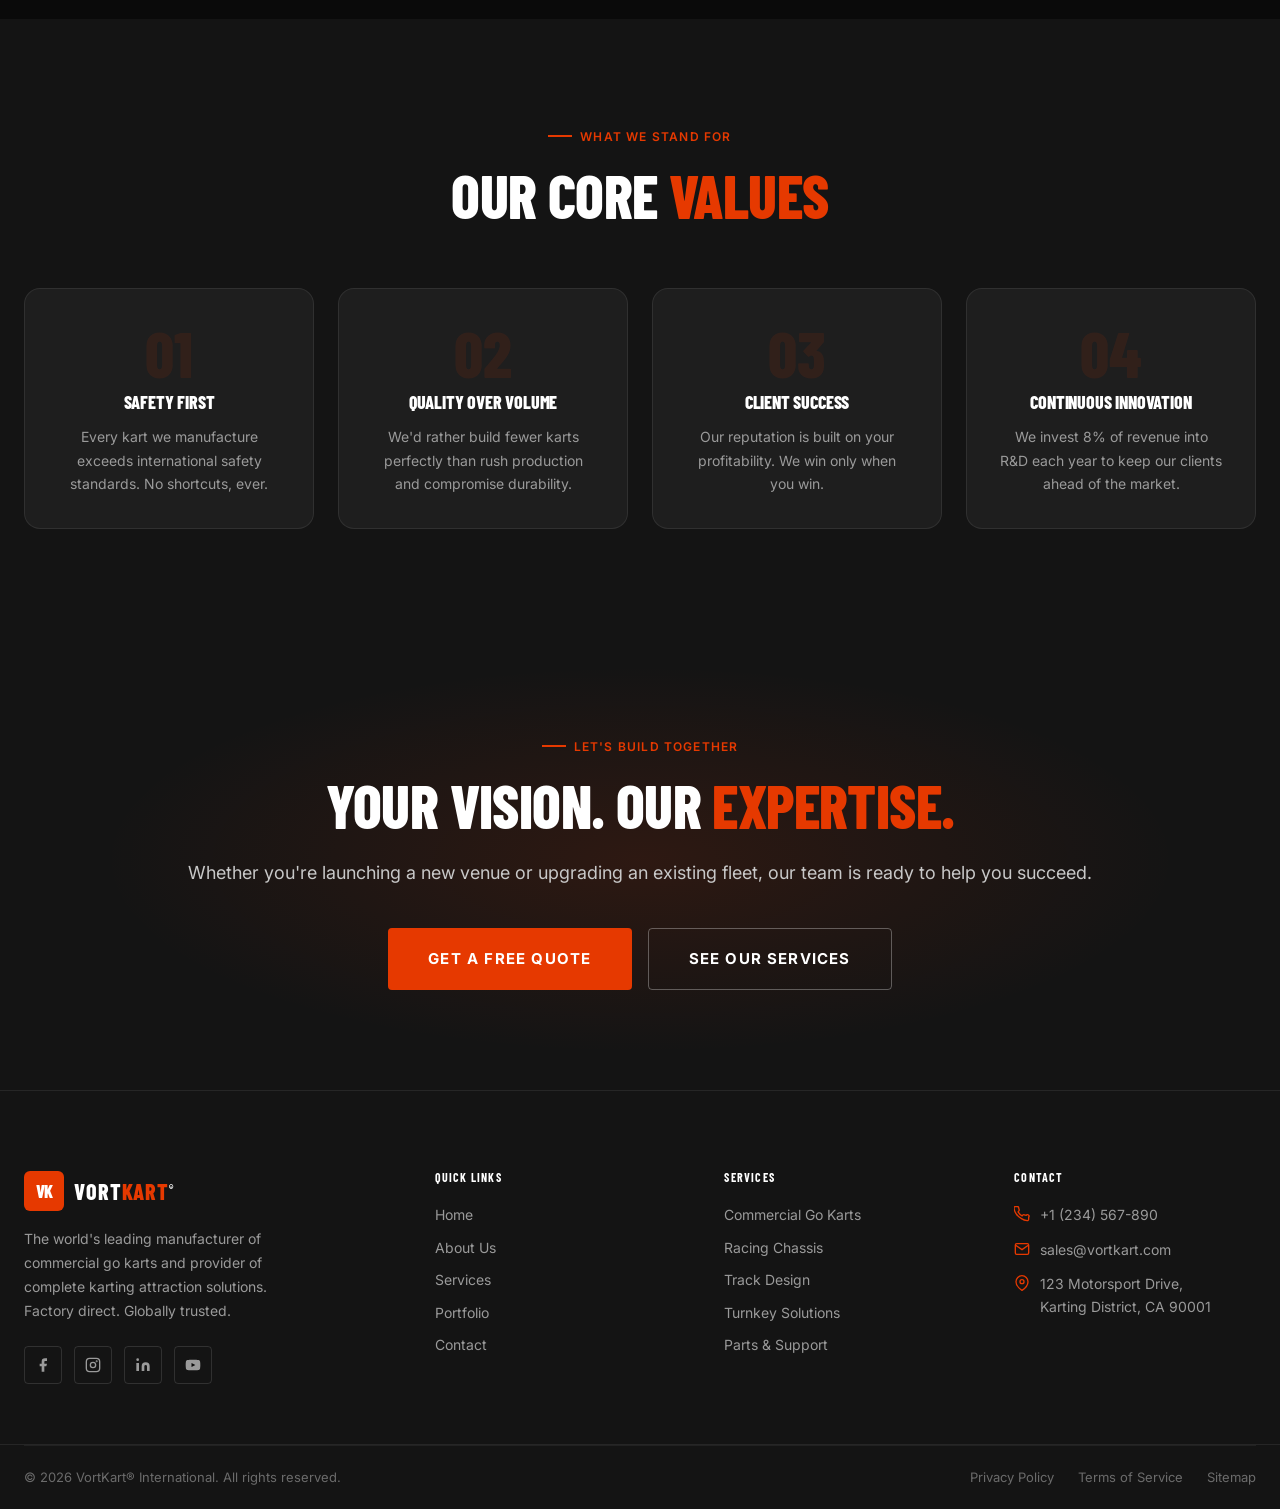
==== commit 9a40b95f: "feat: SEO optimization + Privacy Policy + Terms of Service + sitemap - Added robots.txt and sitemap." ====
--- a/about.html
+++ b/about.html
@@ -103,6 +103,38 @@
 
     /* Responsive handled in global styles.css */
   </style>
+  <link rel="canonical" href="https://yaosleven.github.io/vortkart-website/about.html" />
+  <meta property="og:title" content="About VortKart® | Our Story, Mission & Commercial Go Kart Expertise" />
+  <meta property="og:description" content="Learn about VortKart® — 15+ years manufacturing commercial go karts and designing karting tracks worldwide. Our mission, values, and competitive advantage." />
+  <meta property="og:type" content="website" />
+  <meta property="og:url" content="https://yaosleven.github.io/vortkart-website/about.html" />
+  <meta property="og:site_name" content="VortKart®" />
+  <meta property="og:image" content="https://images.unsplash.com/photo-1558618666-fcd25c85cd64?w=1200<meta name="twitter:card"q=80" />
+  <meta name="twitter:card" content="summary_large_image" />
+  <meta name="twitter:title" content="About VortKart® | Our Story, Mission & Commercial Go Kart Expertise" />
+  <meta name="twitter:description" content="Learn about VortKart® — 15+ years manufacturing commercial go karts and designing karting tracks worldwide. Our mission, values, and competitive advantage." />
+  <script type="application/ld+json">
+  {
+    "@context": "https://schema.org",
+    "@type": "Organization",
+    "name": "VortKart International",
+    "url": "https://yaosleven.github.io/vortkart-website/",
+    "logo": "https://yaosleven.github.io/vortkart-website/images/ev-pro-48/1.jpg",
+    "description": "Leading manufacturer of commercial go karts, racing chassis, and turnkey karting solutions.",
+    "telephone": "+1-234-567-890",
+    "email": "sales@vortkart.com",
+    "address": {
+      "@type": "PostalAddress",
+      "streetAddress": "123 Motorsport Drive",
+      "addressLocality": "Karting District",
+      "addressRegion": "CA",
+      "postalCode": "90001",
+      "addressCountry": "US"
+    },
+    "sameAs": []
+  }
+  </script>
+  <meta name="robots" content="index, follow" />
 </head>
 <body>
 
@@ -162,7 +194,7 @@
   <div class="container">
     <div class="mission-grid">
       <div class="mission-img fade-in">
-        <img src="images/ev-pro-48/4.jpg" alt="VortKart manufacturing team building commercial go karts" loading="lazy" />
+        <img src="images/ev-pro-48/4.png" alt="VortKart manufacturing team building commercial go karts" loading="lazy" />
       </div>
       <div class="mission-text fade-in delay-2">
         <div class="label">Our Mission</div>
@@ -258,7 +290,7 @@
     <div>
       <div class="diff-row fade-in">
         <div class="diff-img">
-          <img src="images/proframe-r32/5.jpg" alt="Advanced CNC machining and manufacturing process for go kart chassis" loading="lazy" />
+          <img src="images/proframe-r32/5.png" alt="Advanced CNC machining and manufacturing process for go kart chassis" loading="lazy" />
         </div>
         <div class="diff-content">
           <div class="label">01 — Manufacturing</div>
@@ -274,7 +306,7 @@
       </div>
       <div class="diff-row reverse fade-in">
         <div class="diff-img">
-          <img src="images/proframe-r32/2.jpg" alt="Professional go kart track design blueprint and aerial view" loading="lazy" />
+          <img src="images/proframe-r32/2.png" alt="Professional go kart track design blueprint and aerial view" loading="lazy" />
         </div>
         <div class="diff-content">
           <div class="label">02 — Design Expertise</div>
@@ -290,7 +322,7 @@
       </div>
       <div class="diff-row fade-in">
         <div class="diff-img">
-          <img src="images/kids-racing/6.jpg" alt="Customer support team helping karting operators with technical assistance" loading="lazy" />
+          <img src="images/kids-racing/6.png" alt="Customer support team helping karting operators with technical assistance" loading="lazy" />
         </div>
         <div class="diff-content">
           <div class="label">03 — Lifetime Support</div>
@@ -410,9 +442,9 @@
     <div class="footer-bottom">
       <p>&copy; 2026 VortKart® International. All rights reserved.</p>
       <div class="footer-bottom-links">
-        <a href="#">Privacy Policy</a>
-        <a href="#">Terms of Service</a>
-        <a href="#">Sitemap</a>
+        <a href="privacy.html">Privacy Policy</a>
+        <a href="terms.html">Terms of Service</a>
+        <a href="sitemap.xml">Sitemap</a>
       </div>
     </div>
   </div>
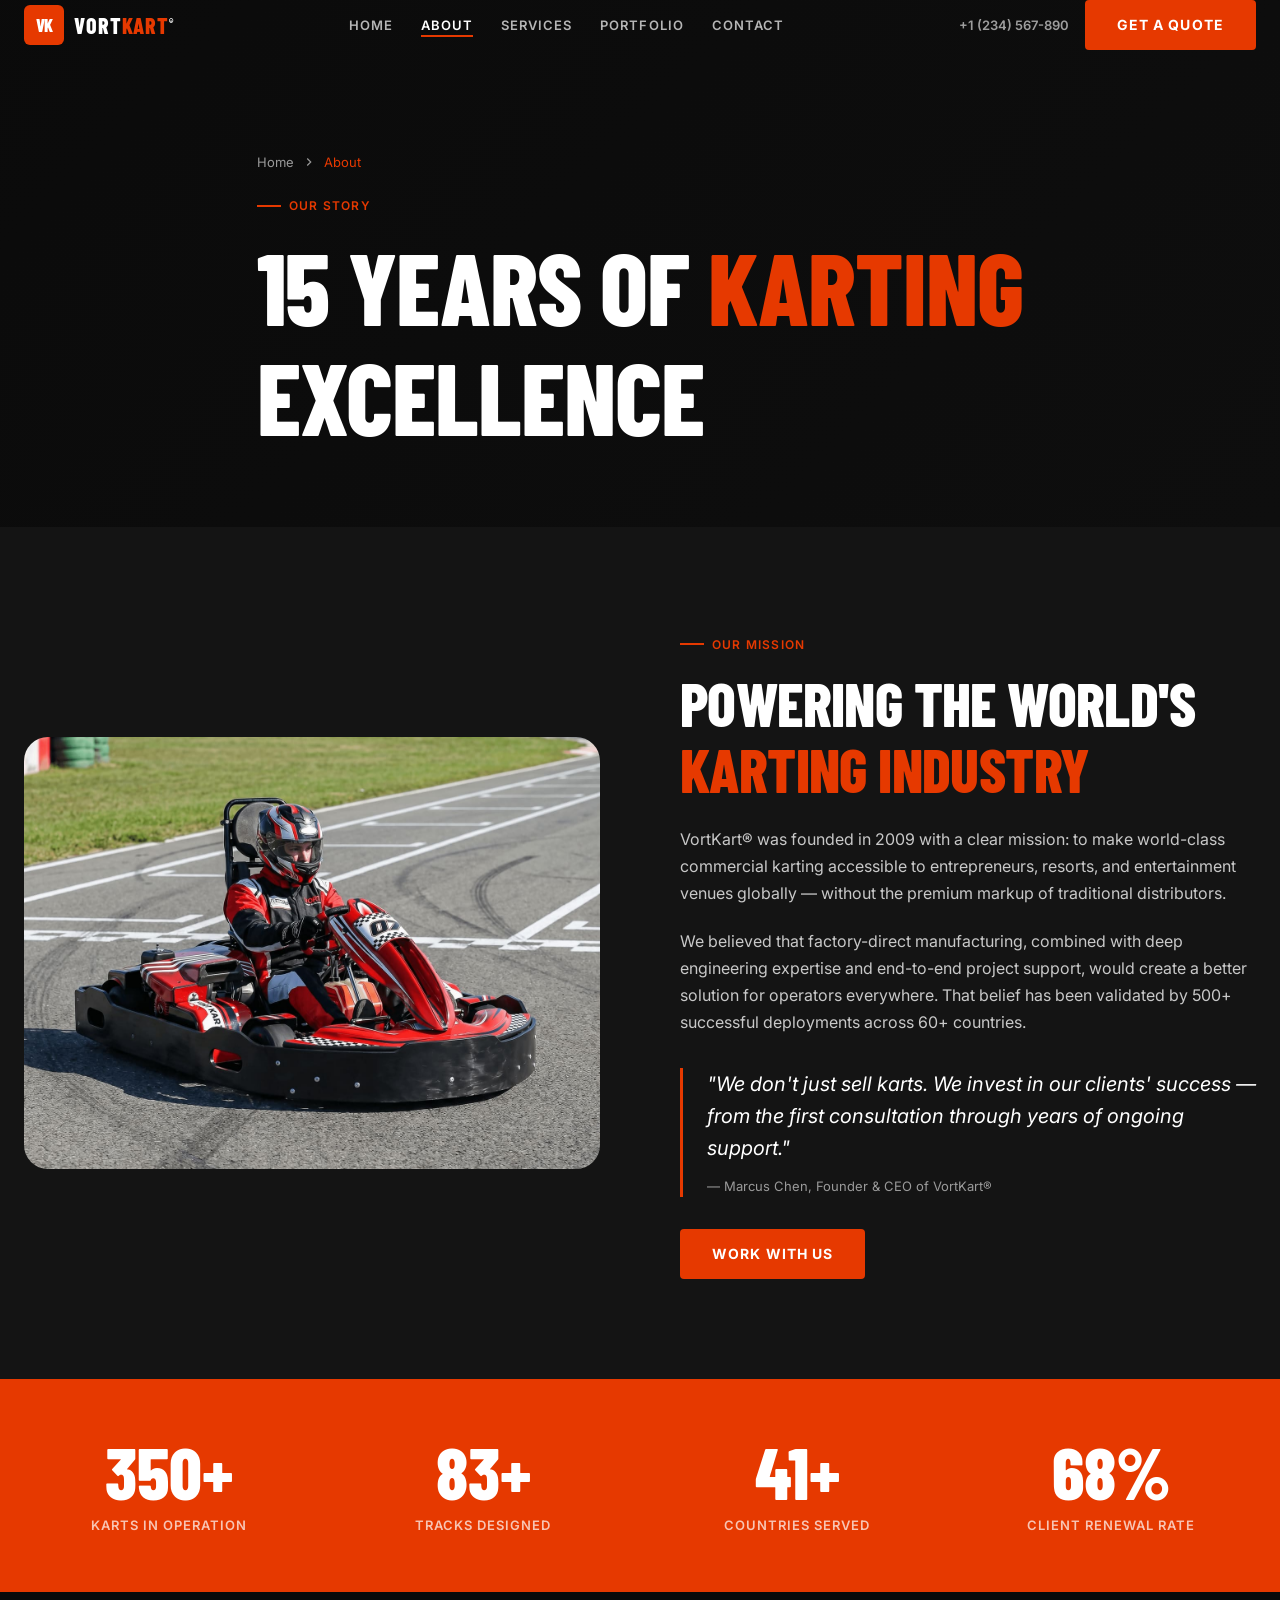
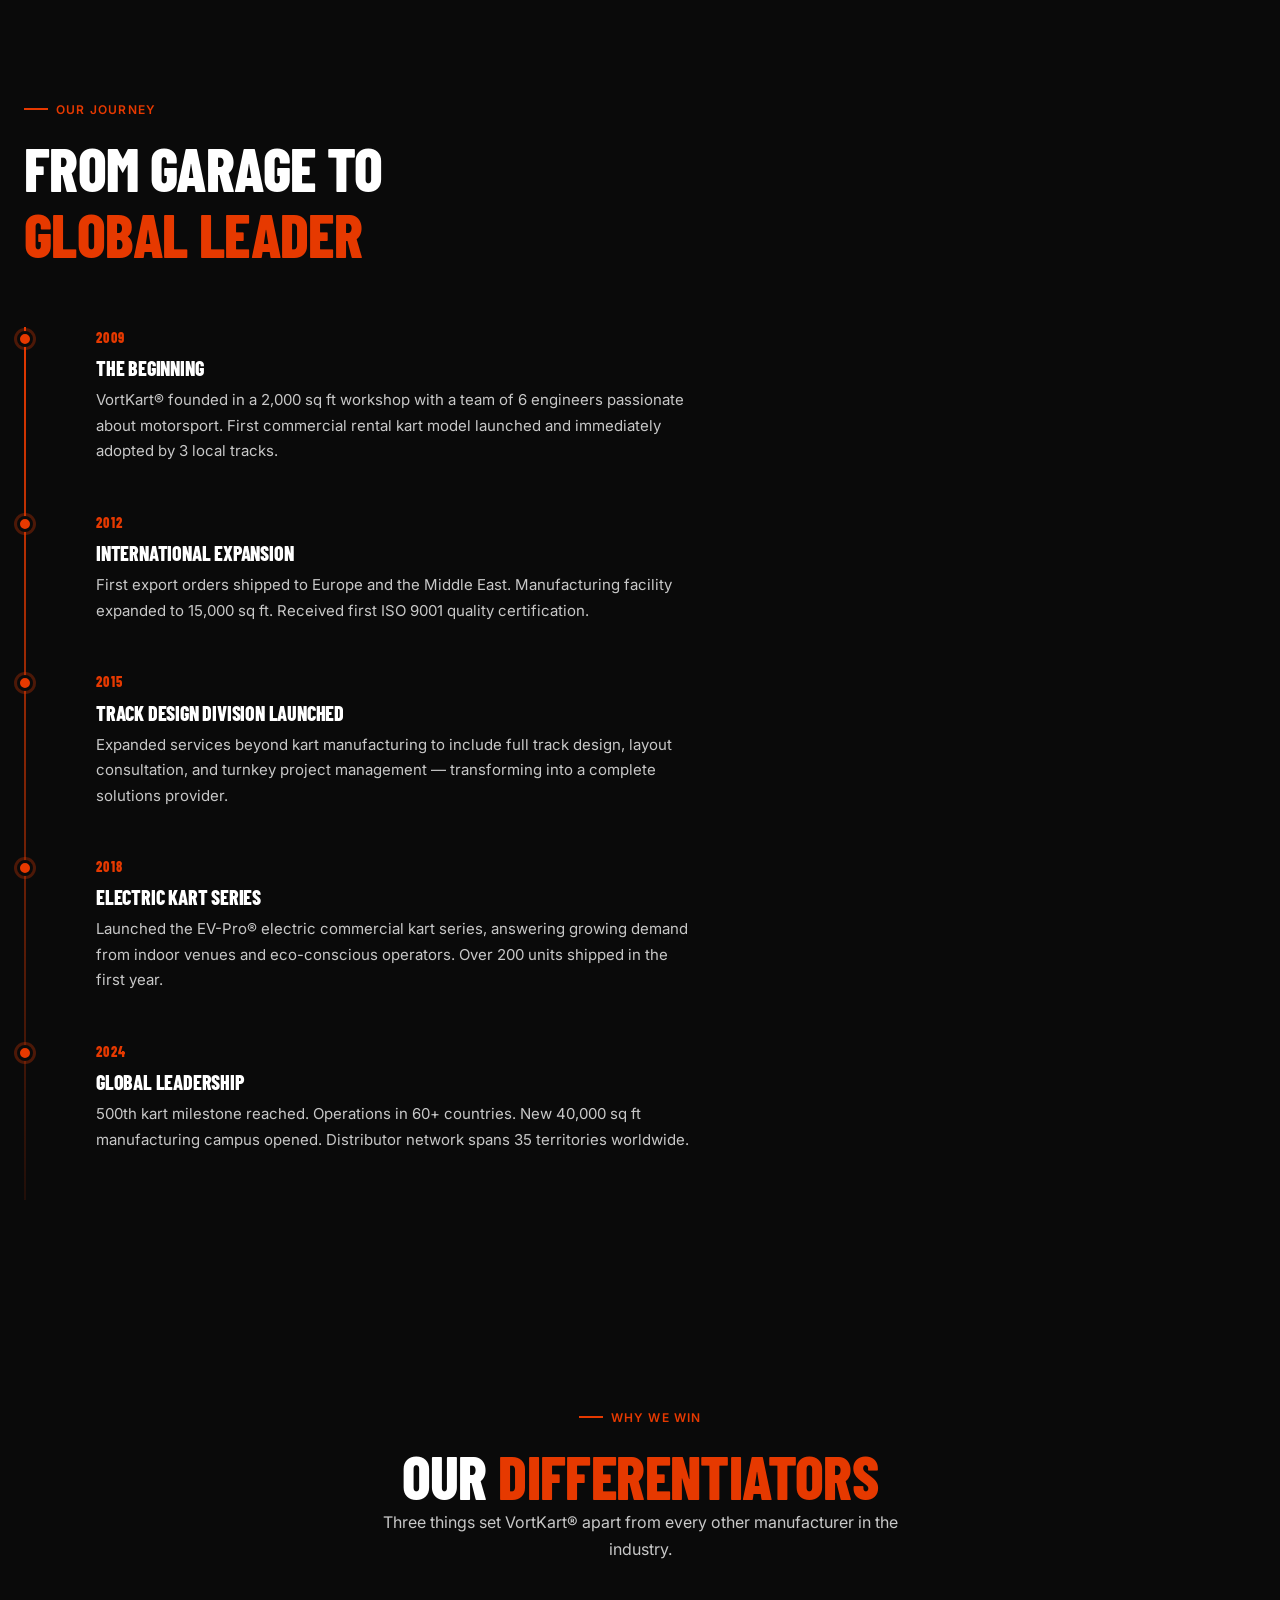
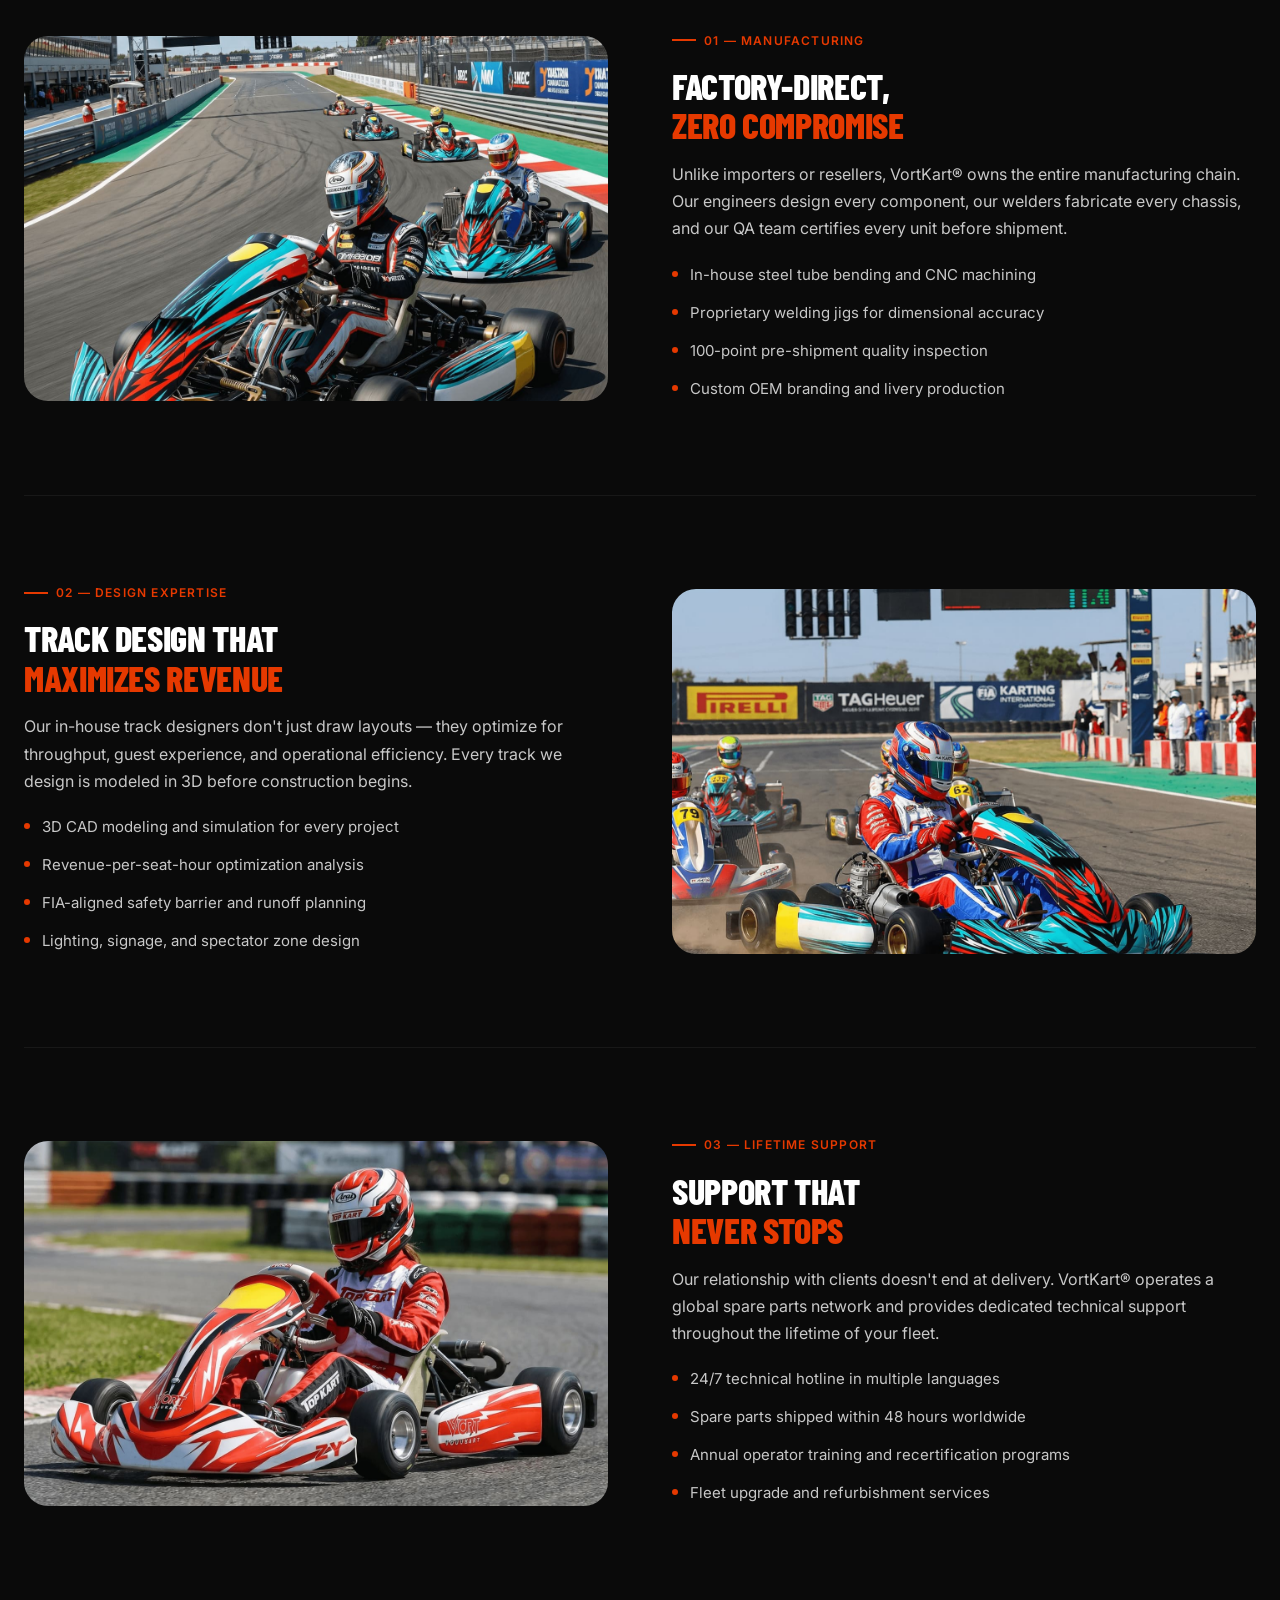
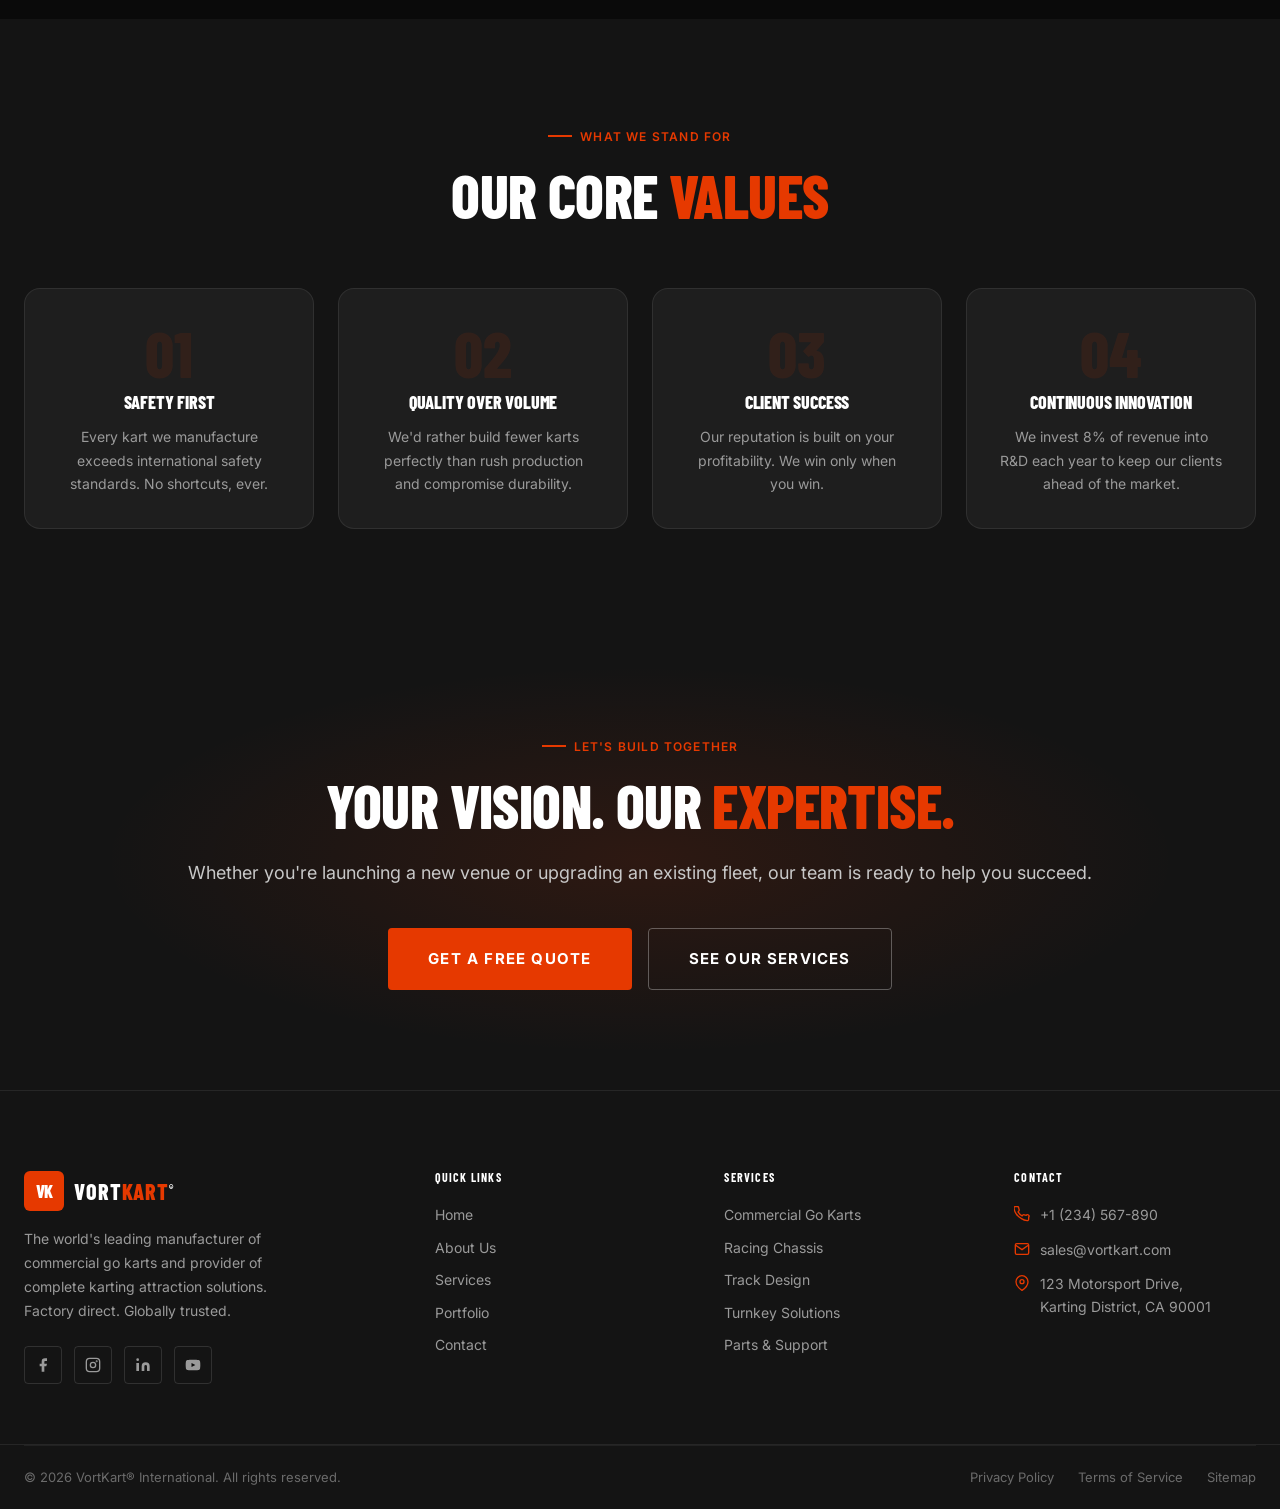
==== commit bca8ca5a: "fix: replace .png image references with .jpg in all HTML files The deploy directory contains compres" ====
--- a/about.html
+++ b/about.html
@@ -194,7 +194,7 @@
   <div class="container">
     <div class="mission-grid">
       <div class="mission-img fade-in">
-        <img src="images/ev-pro-48/4.png" alt="VortKart manufacturing team building commercial go karts" loading="lazy" />
+        <img src="images/ev-pro-48/4.jpg" alt="VortKart manufacturing team building commercial go karts" loading="lazy" />
       </div>
       <div class="mission-text fade-in delay-2">
         <div class="label">Our Mission</div>
@@ -290,7 +290,7 @@
     <div>
       <div class="diff-row fade-in">
         <div class="diff-img">
-          <img src="images/proframe-r32/5.png" alt="Advanced CNC machining and manufacturing process for go kart chassis" loading="lazy" />
+          <img src="images/proframe-r32/5.jpg" alt="Advanced CNC machining and manufacturing process for go kart chassis" loading="lazy" />
         </div>
         <div class="diff-content">
           <div class="label">01 — Manufacturing</div>
@@ -306,7 +306,7 @@
       </div>
       <div class="diff-row reverse fade-in">
         <div class="diff-img">
-          <img src="images/proframe-r32/2.png" alt="Professional go kart track design blueprint and aerial view" loading="lazy" />
+          <img src="images/proframe-r32/2.jpg" alt="Professional go kart track design blueprint and aerial view" loading="lazy" />
         </div>
         <div class="diff-content">
           <div class="label">02 — Design Expertise</div>
@@ -322,7 +322,7 @@
       </div>
       <div class="diff-row fade-in">
         <div class="diff-img">
-          <img src="images/kids-racing/6.png" alt="Customer support team helping karting operators with technical assistance" loading="lazy" />
+          <img src="images/kids-racing/6.jpg" alt="Customer support team helping karting operators with technical assistance" loading="lazy" />
         </div>
         <div class="diff-content">
           <div class="label">03 — Lifetime Support</div>
